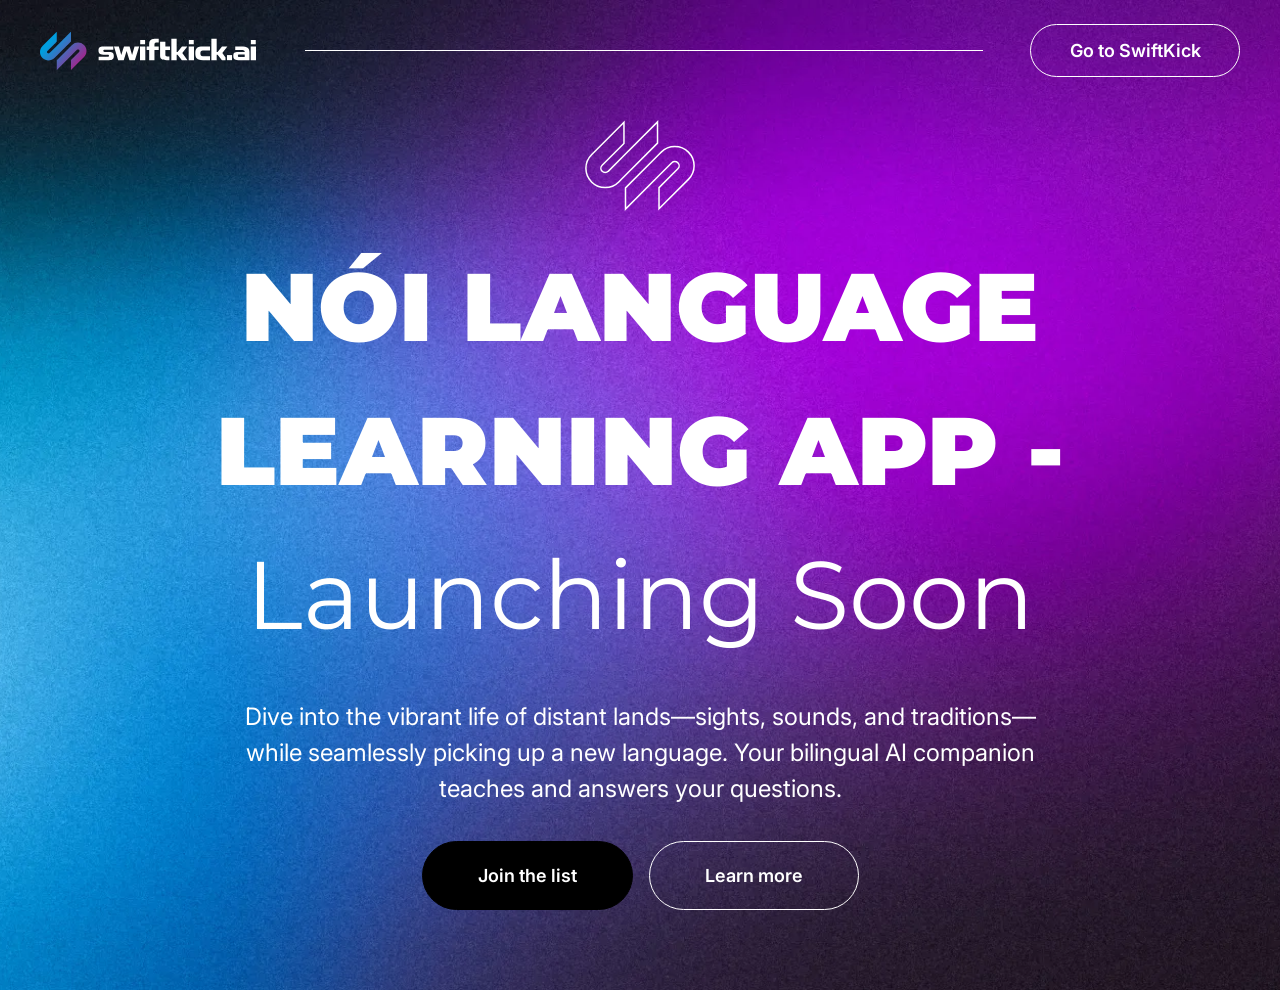
==== index.html @ 8bcb1a82 "Migrate site from Webflow to static HTML/CSS/JS for GitHub Pages - Landing page and Nòi teaser page " ====
<!DOCTYPE html>
<html lang="en">
<head>
  <meta charset="utf-8">
  <title>SwiftKick</title>
  <meta name="description" content="Futuristic AI Solution - Launching Soon">
  <meta property="og:title" content="SwiftKick">
  <meta property="og:description" content="Futuristic AI Solution - Launching Soon">
  <meta property="og:type" content="website">
  <meta name="twitter:title" content="SwiftKick">
  <meta name="twitter:description" content="Futuristic AI Solution - Launching Soon">
  <meta name="twitter:card" content="summary_large_image">
  <meta name="viewport" content="width=device-width, initial-scale=1">
  <link rel="shortcut icon" href="assets/images/favicon.png" type="image/x-icon">
  <link rel="apple-touch-icon" href="assets/images/webclip.png">
  <link rel="stylesheet" href="css/common.css">
  <link rel="stylesheet" href="css/index.css">
</head>
<body>
  <div class="page-wrapper">
    <div class="main-wrapper">
      <section class="navigation">
        <div class="ai-container-large z-index-1">
          <div class="ai-padding-global">
            <div class="nav_content">
              <div class="menu_button-wrapper" id="menuToggle">
                <div class="hamburger-icon" aria-label="Toggle menu">
                  <span></span>
                  <span></span>
                  <span></span>
                </div>
              </div>
              <a href="#" class="logo-link">
                <img src="assets/images/logo.svg" loading="eager" alt="SwiftKick.ai logo">
              </a>
              <div class="nav-line"></div>
              <a href="https://swiftkickmobile.com" target="_blank" class="button is-secondary is-small">Go to SwiftKick</a>
            </div>
          </div>
        </div>
        <div class="menu_content-mobile" id="mobileMenu">
          <a href="https://swiftkickmobile.com" target="_blank" class="button is-secondary is-mobile">Go to SwiftKick</a>
        </div>
      </section>

      <section class="section_hero">
        <div class="ai-padding-global ai-padding-section-medium">
          <div class="ai-container-small">
            <div class="hero_content">
              <img src="assets/images/hero-logo.svg" loading="eager" alt="" class="hero-logo">
              <h1 class="home_hero_heading">NÓI LANGUAGE LEARNING APP - <span class="text-span">Launching Soon</span></h1>
              <p class="hero_text">Dive into the vibrant life of distant lands—sights, sounds, and traditions—while seamlessly picking up a new language. Your bilingual AI companion teaches and answers your questions.</p>
              <div class="button-group is-hero">
                <a href="https://0eppkzy0hpf.typeform.com/to/U9YEm7bx" target="_blank" class="button">Join the list</a>
                <a href="/noi" class="button is-secondary">Learn more</a>
              </div>
            </div>
          </div>
        </div>
      </section>
    </div>
  </div>

  <script src="js/main.js"></script>
</body>
</html>
---- css/common.css ----
/* ==========================================================================
   common.css — Shared foundation for all pages
   ========================================================================== */

/* Google Fonts */
@import url('https://fonts.googleapis.com/css2?family=Inter:wght@400;600&family=Montserrat:ital,wght@0,100;0,200;0,300;0,400;0,500;0,600;0,700;0,800;0,900;1,100;1,200;1,300;1,400;1,500;1,600;1,700;1,800;1,900&family=Poppins:wght@600&family=Roboto:wght@300;400;700;900&display=swap');

/* ---------- Reset ---------- */
*,
*::before,
*::after {
  box-sizing: border-box;
}

html {
  -webkit-text-size-adjust: 100%;
  text-size-adjust: 100%;
}

body {
  margin: 0;
  padding: 0;
  -webkit-font-smoothing: antialiased;
  -moz-osx-font-smoothing: grayscale;
  font-smoothing: antialiased;
  text-rendering: optimizeLegibility;
  font-family: Roboto, sans-serif;
  font-size: 1rem;
  font-weight: 400;
  line-height: 1.5;
  color: #000;
  background-color: #fff;
}

h1, h2, h3, h4, h5, h6 {
  margin-top: 0;
  margin-bottom: 0.5rem;
  font-weight: bold;
}

p {
  margin-top: 0;
  margin-bottom: 0.625rem;
}

a {
  text-decoration: none;
  color: inherit;
}

img {
  max-width: 100%;
  display: block;
}

/* ---------- CSS Custom Properties ---------- */
:root {
  --white: white;
  --black: black;
  --brand-blue: #1bb7fa;
  --gray: #494949;
  --base-color-brand--blue: #2d62ff;
  --base-color-brand--pink: #dd23bb;
}

/* ---------- Focus state for keyboard navigation ---------- */
*[tabindex]:focus-visible,
input[type="file"]:focus-visible {
  outline: 0.125rem solid #4d65ff;
  outline-offset: 0.125rem;
}

/* ---------- Shared layout utilities ---------- */
.ai-padding-global {
  padding-left: 2.5rem;
  padding-right: 2.5rem;
}

.ai-container-small {
  width: 100%;
  max-width: 80rem;
  margin-left: auto;
  margin-right: auto;
}

.ai-padding-section-medium {
  padding-top: 5rem;
  padding-bottom: 5rem;
}

.ai-padding-bottom {
  padding-top: 0;
  padding-left: 0;
  padding-right: 0;
}

.ai-padding-small {
  padding-bottom: 1rem;
}

/* ---------- Responsive: Tablet ---------- */
@media screen and (max-width: 991px) {
  .ai-padding-section-medium {
    padding-top: 4rem;
    padding-bottom: 4rem;
  }

  .ai-padding-bottom {
    padding-top: 0;
    padding-left: 0;
    padding-right: 0;
  }
}

/* ---------- Responsive: Mobile Landscape ---------- */
@media screen and (max-width: 767px) {
  .ai-padding-global {
    padding-left: 1.5rem;
    padding-right: 1.5rem;
  }

  .ai-padding-section-medium {
    padding-top: 3rem;
    padding-bottom: 3rem;
  }

  .ai-padding-bottom {
    padding-top: 0;
    padding-left: 0;
    padding-right: 0;
  }
}

/* ---------- Responsive: Mobile Portrait ---------- */
@media screen and (max-width: 479px) {
  .ai-padding-bottom {
    padding-top: 0;
    padding-left: 0;
    padding-right: 0;
  }
}
---- css/index.css ----
/* ==========================================================================
   index.css — Landing page styles
   ========================================================================== */

/* ---------- Page structure ---------- */
.page-wrapper {
  overflow: hidden;
}

/* ---------- Navigation ---------- */
.navigation {
  z-index: 10;
  height: 101px;
  padding-top: 1.5rem;
  padding-bottom: 1.5rem;
  position: absolute;
  top: 0%;
  bottom: auto;
  left: 0%;
  right: 0%;
}

.ai-container-large {
  width: 100%;
  max-width: 1440px;
  margin-left: auto;
  margin-right: auto;
}

.z-index-1 {
  z-index: 1;
  position: relative;
}

.nav_content {
  grid-column-gap: 47px;
  justify-content: space-between;
  align-items: center;
  display: flex;
}

.logo-link {
  min-width: 218px;
}

.nav-line {
  background-color: var(--white);
  width: 100%;
  height: 0.5px;
}

.menu_button-wrapper {
  display: none;
}

.menu_content-mobile {
  display: none;
}

/* ---------- Hero section ---------- */
.section_hero {
  background-image: url("../assets/images/hero-bg.webp");
  background-position: 50%;
  background-repeat: no-repeat;
  background-size: cover;
  justify-content: center;
  align-items: center;
  width: 100vw;
  height: auto;
  min-height: 100vh;
  padding-top: 40px;
  display: flex;
  position: static;
  top: 0%;
  bottom: 0%;
  left: 0%;
  right: 0%;
}

.hero_content {
  grid-row-gap: 1.5rem;
  text-align: center;
  flex-flow: column;
  justify-content: flex-start;
  align-items: center;
  width: 100%;
  max-width: 1040px;
  height: 100%;
  display: flex;
}

.hero-logo {
  margin-left: auto;
  margin-right: auto;
}

.home_hero_heading {
  width: 100%;
  font-family: Montserrat, sans-serif;
  font-size: 96px;
  font-weight: 900;
  color: var(--white);
}

.text-span {
  font-weight: 400;
}

.hero_text {
  color: var(--white);
  max-width: 800px;
  font-family: Inter, sans-serif;
  font-size: 24px;
}

/* ---------- Buttons ---------- */
.button {
  background-color: var(--black);
  color: var(--white);
  border: 1px solid #000;
  border-radius: 5rem;
  justify-content: center;
  align-items: center;
  padding: 20px 55px;
  font-family: Inter, sans-serif;
  font-size: 18px;
  font-weight: 600;
  transition: filter 0.2s;
  display: flex;
  cursor: pointer;
  text-decoration: none;
}

.button:hover {
  box-shadow: 0 2px 40px rgba(0, 0, 0, 0.2);
}

.button.is-secondary {
  border: 1px solid var(--white);
  background-color: rgba(0, 0, 0, 0);
  transition: box-shadow 0.2s, filter 0.2s;
}

.button.is-secondary:hover {
  -webkit-backdrop-filter: blur(20px);
  backdrop-filter: blur(20px);
}

.button.is-secondary.is-small {
  text-align: center;
  min-width: 210px;
  padding: 12px 2rem;
  transition: box-shadow 0.2s, filter 0.2s;
}

.button.is-secondary.is-small:hover {
  -webkit-backdrop-filter: blur(20px);
  backdrop-filter: blur(20px);
  box-shadow: 0 2px 35px rgba(0, 0, 0, 0.2);
}

.button-group {
  grid-column-gap: 1rem;
  grid-row-gap: 1rem;
  flex-flow: row;
  justify-content: flex-start;
  align-items: center;
  display: flex;
}

.button-group.is-hero {
  justify-content: center;
}

/* ---------- Hamburger icon (CSS-only, replaces Lottie) ---------- */
.hamburger-icon {
  width: 24px;
  height: 18px;
  position: relative;
  cursor: pointer;
}

.hamburger-icon span {
  display: block;
  position: absolute;
  height: 2px;
  width: 100%;
  background: var(--white);
  border-radius: 2px;
  left: 0;
  transition: 0.25s ease-in-out;
}

.hamburger-icon span:nth-child(1) { top: 0; }
.hamburger-icon span:nth-child(2) { top: 8px; }
.hamburger-icon span:nth-child(3) { top: 16px; }

.hamburger-icon.is-open span:nth-child(1) {
  top: 8px;
  transform: rotate(45deg);
}
.hamburger-icon.is-open span:nth-child(2) {
  opacity: 0;
}
.hamburger-icon.is-open span:nth-child(3) {
  top: 8px;
  transform: rotate(-45deg);
}

/* ---------- Responsive: Tablet (max-width: 991px) ---------- */
@media screen and (max-width: 991px) {
  .button.is-secondary.is-small {
    min-width: 171px;
    font-size: 14px;
  }

  .home_hero_heading {
    font-size: 70px;
  }

  .hero_text {
    font-size: 17px;
  }

  .logo-link {
    min-width: 180px;
  }
}

/* ---------- Responsive: Mobile Landscape (max-width: 767px) ---------- */
@media screen and (max-width: 767px) {
  .button-group.is-hero {
    flex-flow: column;
    width: 100%;
  }

  .button {
    width: 100%;
    padding-top: 15px;
    padding-bottom: 15px;
  }

  .button.is-secondary.is-small {
    display: none;
  }

  .home_hero_heading {
    font-size: 48px;
  }

  .hero-logo {
    width: 66px;
  }

  .nav_content {
    position: relative;
  }

  .logo-link {
    margin-left: auto;
    margin-right: auto;
  }

  .nav-line {
    display: none;
  }

  .menu_button-wrapper {
    width: 2.4rem;
    height: 2.4rem;
    display: flex;
    justify-content: center;
    align-items: center;
    position: absolute;
    overflow: hidden;
  }

  .menu_content-mobile {
    background-color: #000;
    width: 100%;
    height: auto;
    padding: 100px 1.5rem 2rem;
    display: none;
    position: absolute;
    top: -3rem;
    bottom: auto;
    left: 0%;
    right: 0%;
    z-index: -1;
  }

  .menu_content-mobile.is-open {
    display: block;
  }

  .button.is-secondary.is-mobile {
    display: flex;
    width: 100%;
    border: 1px solid var(--white);
    background-color: rgba(0, 0, 0, 0);
    color: var(--white);
    border-radius: 5rem;
    justify-content: center;
    align-items: center;
    padding: 15px 2rem;
    font-family: Inter, sans-serif;
    font-size: 18px;
    font-weight: 600;
    text-decoration: none;
    cursor: pointer;
  }
}

/* ---------- Responsive: Mobile Portrait (max-width: 479px) ---------- */
@media screen and (max-width: 479px) {
  .home_hero_heading {
    font-size: 11cqw;
  }

  .menu_button-wrapper {
    justify-content: center;
    align-items: center;
    top: 3px;
    left: -12px;
  }
}
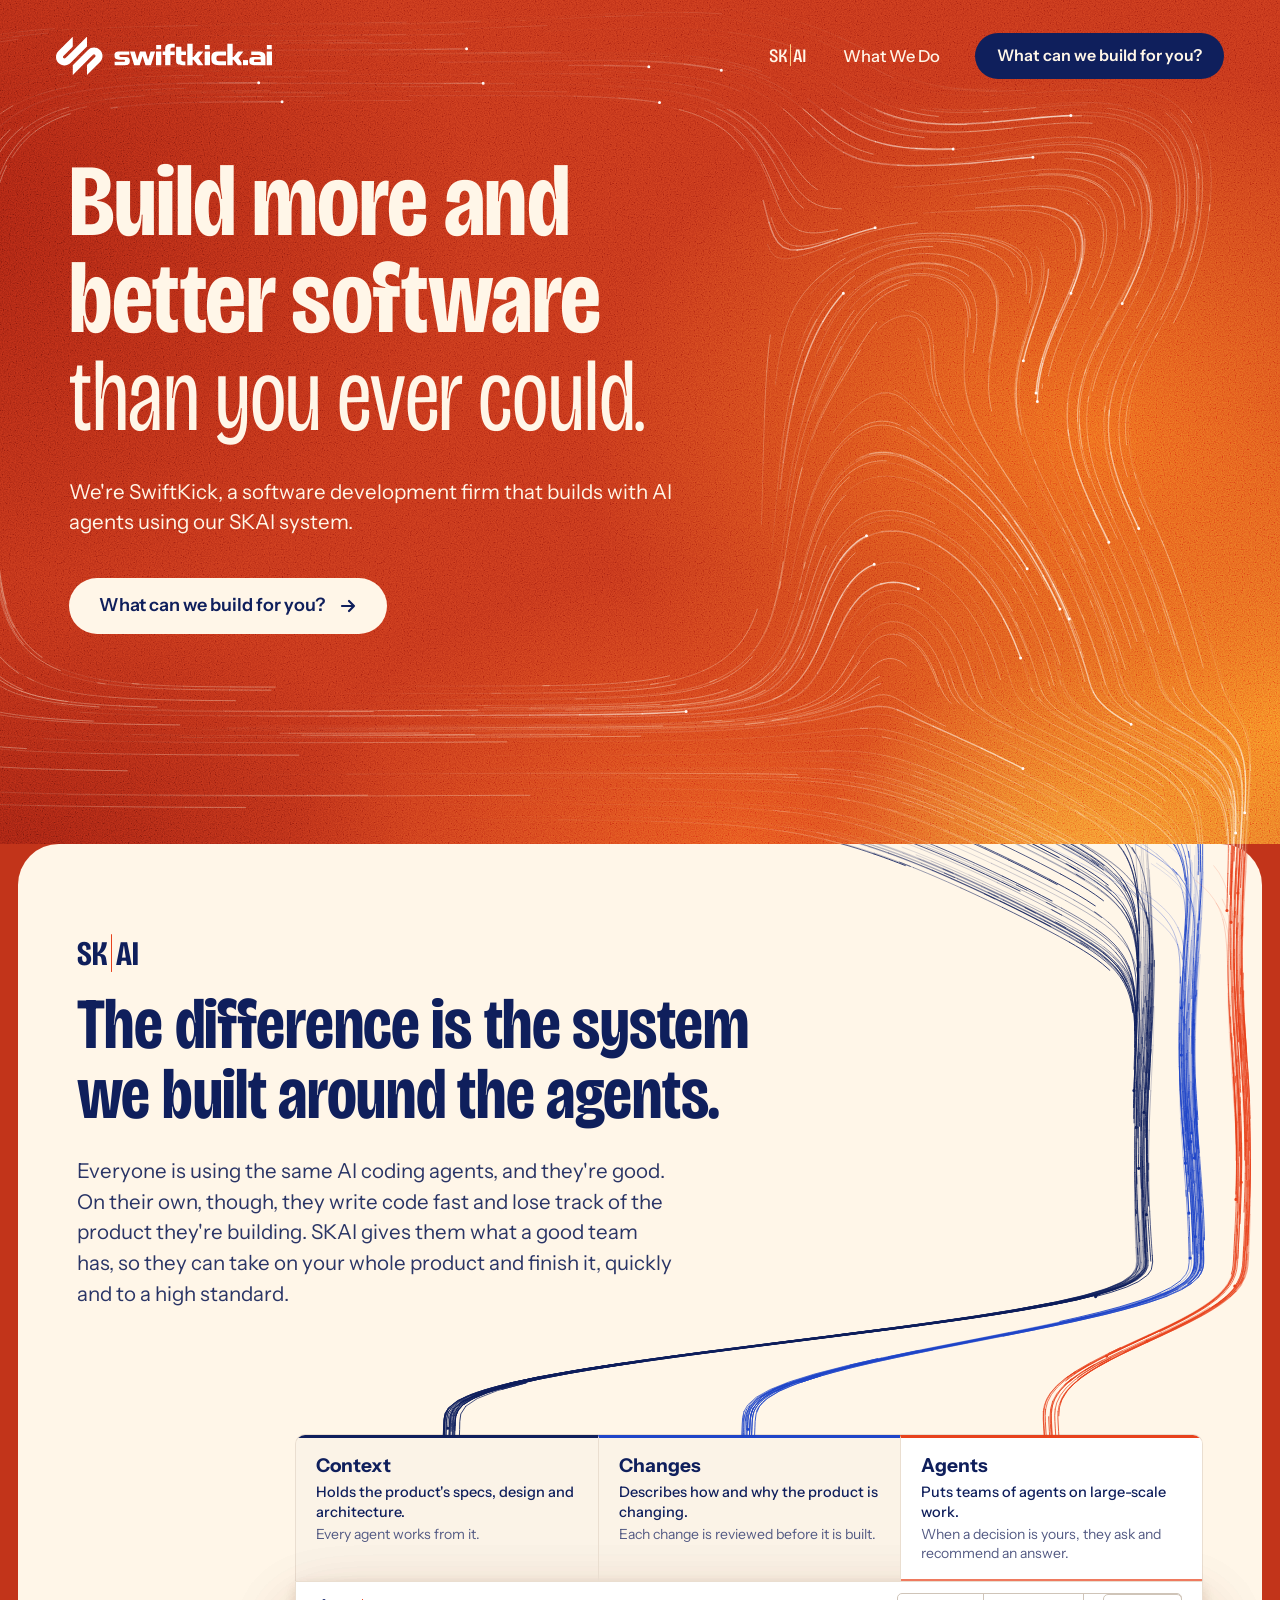
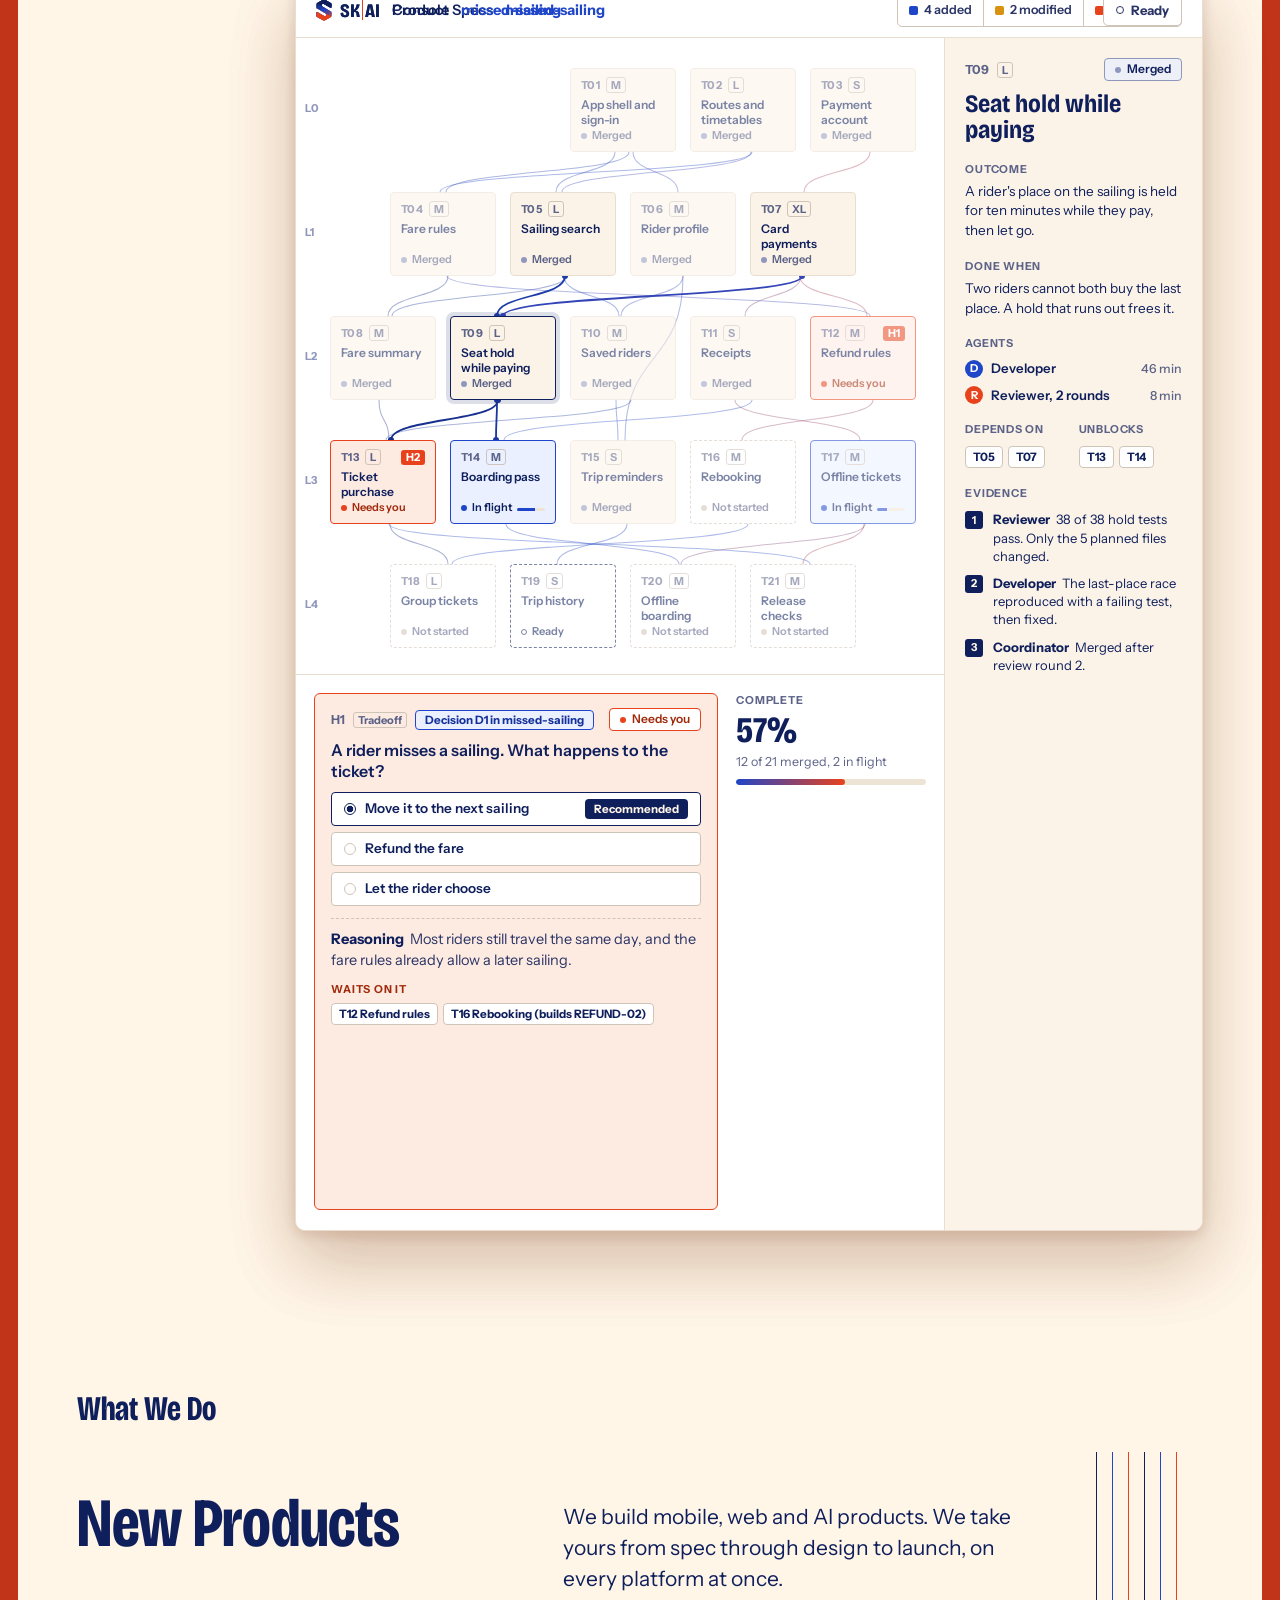
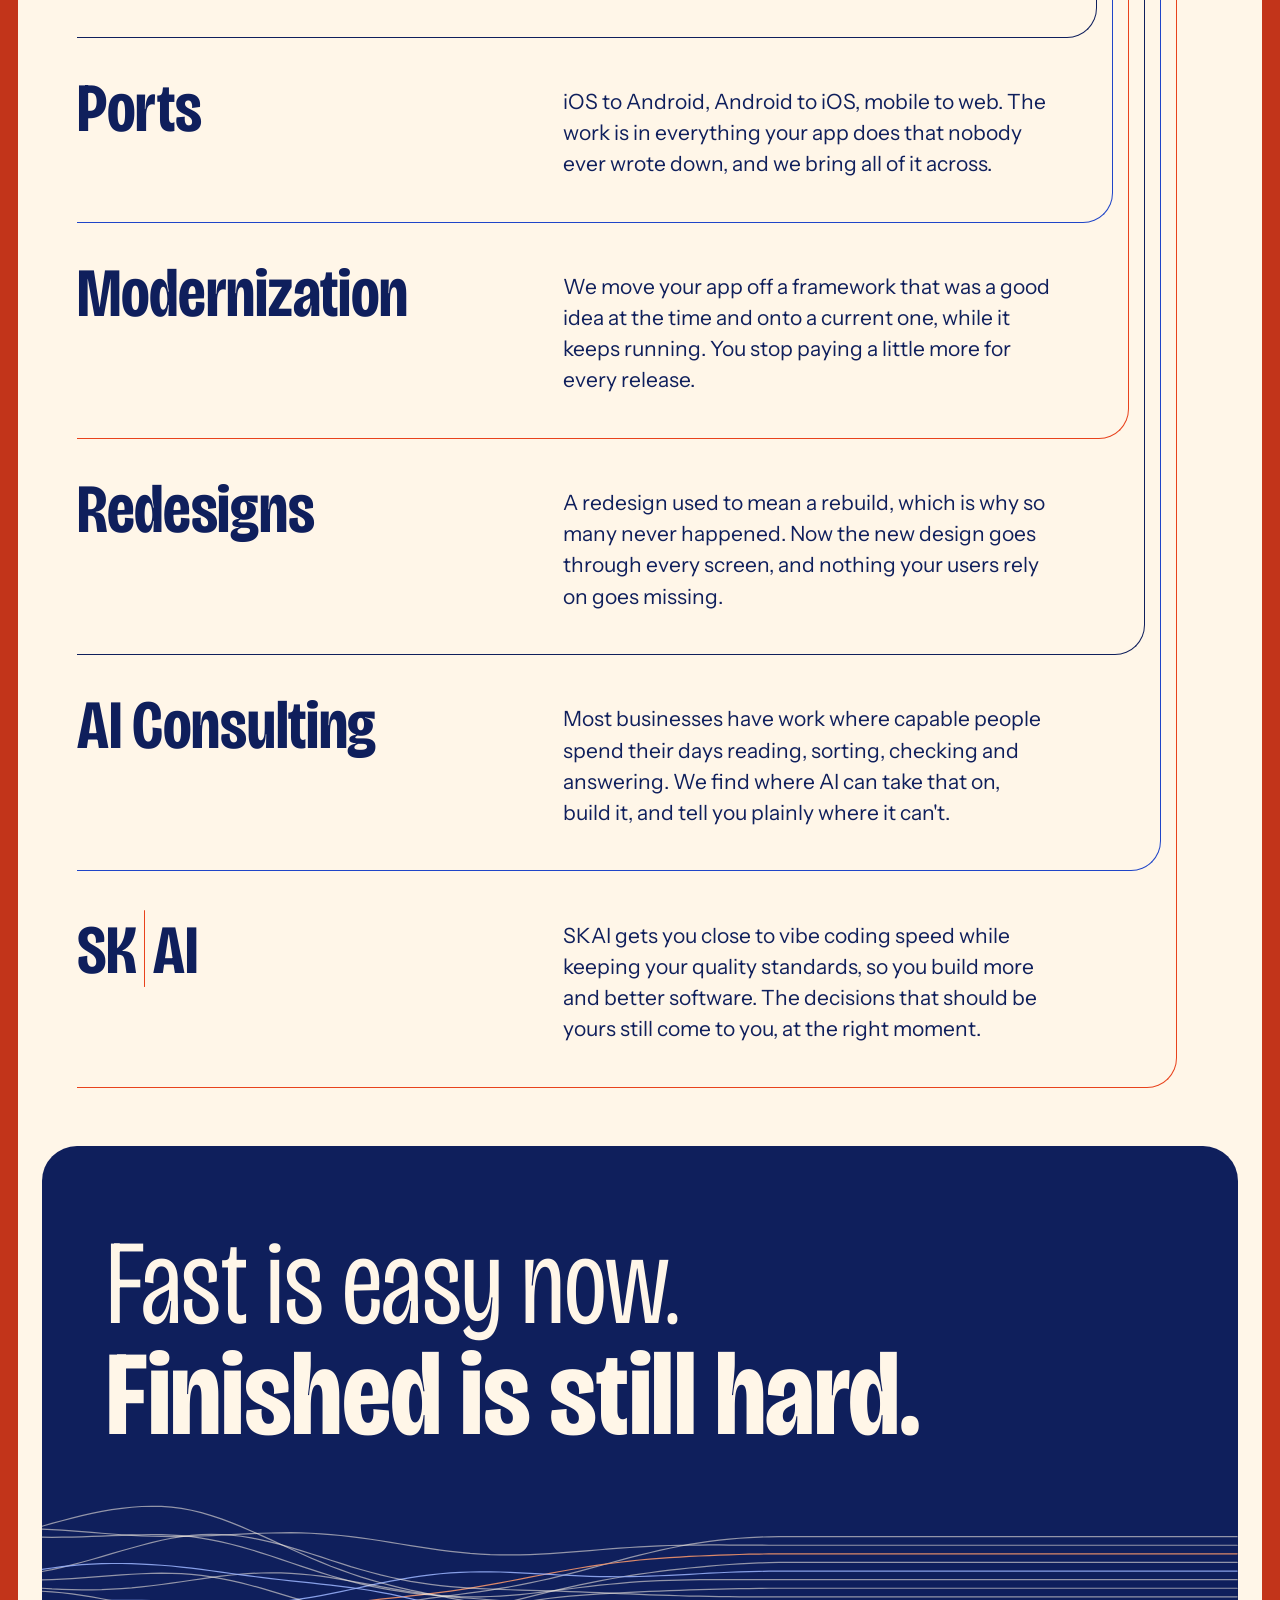
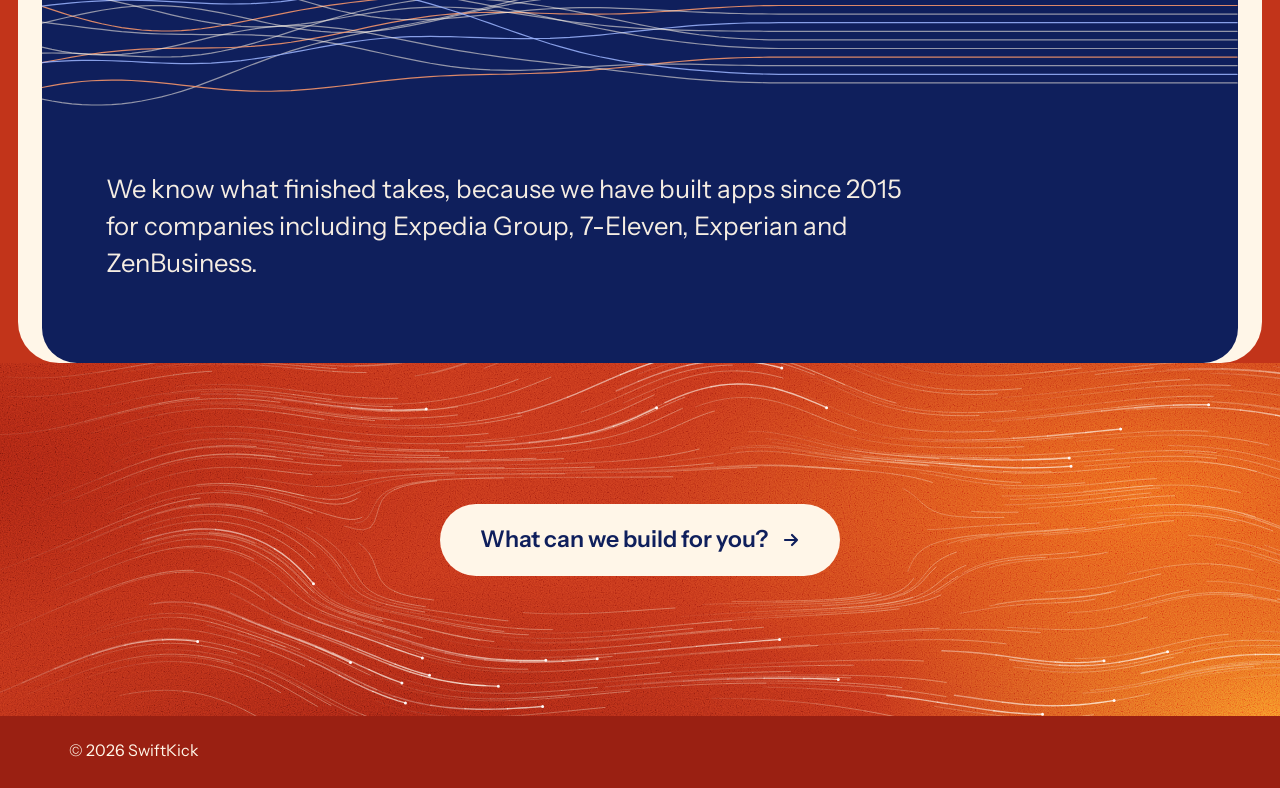
==== commit 6933d66a: "Replace the home page with the new SwiftKick home page The Nói teaser at / is replaced by a home pag" ====
--- a/index.html
+++ b/index.html
@@ -1,66 +1,340 @@
 <!DOCTYPE html>
 <html lang="en">
 <head>
-  <meta charset="utf-8">
-  <title>SwiftKick</title>
-  <meta name="description" content="Futuristic AI Solution - Launching Soon">
-  <meta property="og:title" content="SwiftKick">
-  <meta property="og:description" content="Futuristic AI Solution - Launching Soon">
-  <meta property="og:type" content="website">
-  <meta name="twitter:title" content="SwiftKick">
-  <meta name="twitter:description" content="Futuristic AI Solution - Launching Soon">
-  <meta name="twitter:card" content="summary_large_image">
-  <meta name="viewport" content="width=device-width, initial-scale=1">
-  <link rel="shortcut icon" href="assets/images/favicon.png" type="image/x-icon">
-  <link rel="apple-touch-icon" href="assets/images/webclip.png">
-  <link rel="stylesheet" href="css/common.css">
-  <link rel="stylesheet" href="css/index.css">
+<meta charset="utf-8">
+<meta name="viewport" content="width=device-width, initial-scale=1">
+<title>SwiftKick: AI-First Software Development Firm</title>
+<meta name="description" content="SwiftKick is an AI-first software development firm that builds mobile and web software with teams of AI agents using its own SKAI system, and has shipped apps since 2015.">
+<meta property="og:title" content="SwiftKick: AI-First Software Development Firm">
+<meta property="og:description" content="SwiftKick is an AI-first software development firm that builds mobile and web software with teams of AI agents using its own SKAI system, and has shipped apps since 2015.">
+<meta property="og:type" content="website">
+<meta property="og:site_name" content="SwiftKick">
+<meta property="og:url" content="https://swiftkick.ai/">
+<meta property="og:image" content="https://swiftkick.ai/assets/og-home.jpg">
+<meta property="og:image:width" content="1200">
+<meta property="og:image:height" content="630">
+<meta property="og:image:alt" content="SwiftKick. Build more and better software than you ever could.">
+<link rel="canonical" href="https://swiftkick.ai/">
+<meta name="twitter:card" content="summary_large_image">
+<meta name="twitter:image" content="https://swiftkick.ai/assets/og-home.jpg">
+<meta name="twitter:title" content="SwiftKick: AI-First Software Development Firm">
+<meta name="twitter:description" content="SwiftKick is an AI-first software development firm that builds mobile and web software with teams of AI agents using its own SKAI system, and has shipped apps since 2015.">
+<meta name="theme-color" content="#c2341a">
+<link rel="icon" href="/assets/images/favicon.png" type="image/png">
+<link rel="apple-touch-icon" href="/assets/images/webclip.png">
+<link rel="preconnect" href="https://fonts.googleapis.com">
+<link rel="preconnect" href="https://fonts.gstatic.com" crossorigin>
+<link href="https://fonts.googleapis.com/css2?family=Bricolage+Grotesque:opsz,wdth,wght@12..96,75..100,200..800&family=Instrument+Sans:wdth,wght@75..100,400..700&display=swap" rel="stylesheet">
+<link rel="stylesheet" href="css/home.css">
+<script type="application/ld+json">
+{
+ "@context": "https://schema.org",
+ "@graph": [
+  {
+   "@type": "Organization",
+   "@id": "https://swiftkick.ai/#organization",
+   "name": "SwiftKick",
+   "url": "https://swiftkick.ai/",
+   "logo": "https://swiftkick.ai/assets/swiftkickai-logo.svg",
+   "description": "We're SwiftKick, a software development firm that builds with AI agents using our SKAI system."
+  },
+  {
+   "@type": "WebSite",
+   "@id": "https://swiftkick.ai/#website",
+   "name": "SwiftKick",
+   "alternateName": "swiftkick.ai",
+   "url": "https://swiftkick.ai/",
+   "publisher": {
+    "@id": "https://swiftkick.ai/#organization"
+   }
+  }
+ ]
+}
+</script>
 </head>
 <body>
-  <div class="page-wrapper">
-    <div class="main-wrapper">
-      <section class="navigation">
-        <div class="ai-container-large z-index-1">
-          <div class="ai-padding-global">
-            <div class="nav_content">
-              <div class="menu_button-wrapper" id="menuToggle">
-                <div class="hamburger-icon" aria-label="Toggle menu">
-                  <span></span>
-                  <span></span>
-                  <span></span>
-                </div>
+<a class="skip" href="#main">Skip to content</a>
+
+<svg width="0" height="0" style="position:absolute" aria-hidden="true" focusable="false">
+  <defs>
+    <path id="ho" d="M 600.000 115.470 L 600.000 115.470 C 617.554 115.470 634.798 120.091 650.000 128.868 L 910.000 278.979 C 943.000 298.000 955.000 318.000 955.000 357.000 L 955.000 422.000 C 955.000 507.000 930.000 521.466 870.000 486.825 L 593.253 327.045 C 561.444 308.680 520.769 319.578 502.404 351.388 C 484.039 383.197 494.937 423.872 526.747 442.237 L 910.000 663.509 C 943.000 682.561 955.000 702.500 955.000 741.500 L 955.000 843.000 C 955.000 882.000 943.000 902.000 910.000 921.021 L 650.000 1071.132 L 650.000 1071.132 C 634.798 1079.909 617.554 1084.530 600.000 1084.530 L 600.000 1084.530 C 582.446 1084.530 565.202 1079.909 550.000 1071.132 L 290.000 921.021 C 257.000 902.000 245.000 882.000 245.000 843.000 L 245.000 778.000 C 245.000 693.000 270.000 678.534 330.000 713.175 L 606.747 872.955 C 638.556 891.320 679.231 880.422 697.596 848.612 C 715.961 816.803 705.063 776.128 673.253 757.763 L 290.000 536.491 C 257.000 517.439 245.000 497.500 245.000 458.500 L 245.000 357.000 C 245.000 318.000 257.000 298.000 290.000 278.979 L 550.000 128.868 L 550.000 128.868 C 565.202 120.091 582.446 115.470 600.000 115.470 Z"/><path id="co" d="M 0.000 0.000 L 1200.000 0.000 L 1200.000 830.940 L 526.747 442.237 L 320.000 322.872 C 290.000 310.000 285.000 290.000 290.000 279.000 L 0.000 0.000 Z"/>
+    <clipPath id="sil"><use href="#ho"/></clipPath>
+    <clipPath id="uf"><use href="#co"/></clipPath>
+    <clipPath id="lf"><use href="#co" transform="rotate(180 600 600)"/></clipPath>
+    <linearGradient id="skai-body" x1="220" y1="200" x2="960" y2="1100" gradientUnits="userSpaceOnUse"><stop offset="0" stop-color="#0f1f5c"/><stop offset="0.48" stop-color="#1f45c8"/><stop offset="1" stop-color="#e8421c"/></linearGradient>
+    <g id="skai-mark" clip-path="url(#sil)"><rect width="1200" height="1200" fill="url(#skai-body)"/><g clip-path="url(#uf)"><rect width="1200" height="1200" fill="#0f1f5c"/></g><g clip-path="url(#lf)"><rect width="1200" height="1200" fill="#e8421c"/></g></g>
+  </defs>
+</svg>
+
+<header class="top">
+  <a class="logo" href="#top"><img src="assets/swiftkickai-logo.svg" width="218" height="38" alt="swiftkick.ai"></a>
+  <nav class="links" aria-label="Sections">
+    <a href="#skai"><span class="skn"><span class="vh">SKAI</span><span aria-hidden="true"><b>SK</b><span class="nsep"></span><i>AI</i></span></span></a><a href="#what">What We Do</a>
+  </nav>
+  <a class="btn btn-nav" href="mailto:hello@swiftkick.ai?subject=What%20we%20want%20built">What can we build for you?</a>
+  <button class="menu-btn" type="button" aria-label="Menu" aria-expanded="false" aria-controls="menu"><svg viewBox="0 0 20 20" fill="none" stroke="currentColor" stroke-width="1.8" stroke-linecap="round" aria-hidden="true"><path d="M3 7h14M3 13h14"/></svg></button>
+  <nav class="menu" id="menu" aria-label="Menu" hidden>
+    <a href="#skai"><span class="skn"><span class="vh">SKAI</span><span aria-hidden="true"><b>SK</b><span class="nsep"></span><i>AI</i></span></span></a><a href="#what">What We Do</a>
+    <a class="btn" href="mailto:hello@swiftkick.ai?subject=What%20we%20want%20built">What can we build for you? <svg class="arr" viewBox="0 0 18 18" fill="none" stroke="currentColor" stroke-width="2.2" stroke-linecap="round" stroke-linejoin="round" aria-hidden="true"><path d="M3 9h12M10 4l5 5-5 5"/></svg></a>
+  </nav>
+</header>
+
+<main id="main">
+  <canvas id="field" class="field" aria-hidden="true"></canvas>
+
+  <section class="hero" id="top" aria-labelledby="h-hero">
+    <div class="sky" aria-hidden="true"></div>
+    <div class="grain" aria-hidden="true"></div>
+    <div class="hero-text" id="heroText">
+      <h1 id="h-hero">Build more and<br>better software<br><span class="l">than you ever could.</span></h1>
+      <p class="sub">We're SwiftKick, a software development firm that builds with AI agents using our SKAI system.</p>
+      <div class="cta">
+        <a class="btn" href="mailto:hello@swiftkick.ai?subject=What%20we%20want%20built">What can we build for you? <svg class="arr" viewBox="0 0 18 18" fill="none" stroke="currentColor" stroke-width="2.2" stroke-linecap="round" stroke-linejoin="round" aria-hidden="true"><path d="M3 9h12M10 4l5 5-5 5"/></svg></a>
+      </div>
+    </div>
+  </section>
+
+  <div class="sheet">
+    <section class="skai" id="skai" aria-labelledby="h-skai">
+      <div class="skai-intro">
+        <p class="seclabel"><span class="skn"><span class="vh">SKAI</span><span aria-hidden="true"><b>SK</b><span class="nsep"></span><i>AI</i></span></span></p>
+        <h2 id="h-skai">The difference is the system we built around the agents.</h2>
+        <p>Everyone is using the same AI coding agents, and they're good. On their own, though, they write code fast and lose track of the product they're building. SKAI gives them what a good team has, so they can take on your whole product and finish it, quickly and to a high standard.</p>
+      </div>
+      <div class="tabs" id="tabs">
+        <a class="tab t1 on" href="#view-context" id="tab-context"><b>Context</b><span class="tw">Holds the product's specs, design and architecture.</span><span class="tl">Every agent works from it.</span></a>
+        <a class="tab t2" href="#view-change" id="tab-change"><b>Changes</b><span class="tw">Describes how and why the product is changing.</span><span class="tl">Each change is reviewed before it is built.</span></a>
+        <a class="tab t3" href="#view-agents" id="tab-agents"><b>Agents</b><span class="tw">Puts teams of agents on large-scale work.</span><span class="tl">When a decision is yours, they ask and recommend an answer.</span></a>
+      </div>
+      <div class="view v-context on" id="view-context">
+        <div class="part">
+          <h3>Context</h3>
+          <p class="tw">Holds the product's specs, design and architecture.</p>
+          <p class="tl">Every agent works from it.</p>
+        </div>
+        <figure class="card scr" aria-label="A SKAI screen, shown with a made-up project">
+            <div class="barwrap"><div class="rv-bar"><span class="sk"><svg class="skm" viewBox="235 105 730 990" aria-hidden="true"><use href="#skai-mark"/></svg><span class="skn"><span class="vh">SKAI</span><span aria-hidden="true"><b>SK</b><span class="nsep"></span><i>AI</i></span></span></span><span class="pg">Product Specs</span><span class="chg">missed-sailing</span></div><div class="rv-tools"><span class="fl" data-filter="kind" role="group" aria-label="Filter by change"><button type="button" class="flt" data-k="add" aria-pressed="false"><i class="mk add"></i>4 added</button><button type="button" class="flt" data-k="mod" aria-pressed="false"><i class="mk mod"></i>2 modified</button><button type="button" class="flt" data-k="rem" aria-pressed="false"><i class="mk rem"></i>1 removed</button></span></div></div>
+            <div class="rv-body">
+              <div class="rv-side">
+                <div class="rv-req"><span class="pill">1 open, 2 resolved</span><p>Say what happens to a ticket when its rider misses the sailing.</p></div>
+                <div class="lab">Documents</div>
+                <ul class="rv-docs">
+                  <li><i class="mk mod"></i>tickets/refunds<em>3 changed</em></li>
+                  <li><i class="mk add"></i>tickets/rebooking<em>new</em></li>
+                  <li><i class="mk mod"></i>glossary<em>1 changed</em></li>
+                </ul>
+                <div class="lab labrow">Discussion<span class="fl" data-filter="state" role="group" aria-label="Filter by state"><button type="button" class="flt" data-k="open" aria-pressed="false">1 open</button><button type="button" class="flt" data-k="res" aria-pressed="false">2 resolved</button></span></div>
+                <ul class="rv-disc">
+                  <li class="open"><b>D1</b><span class="tag">Tradeoff</span><span class="tt">Move the ticket, or refund it?</span><em>Open</em></li>
+                  <li><b>D2</b><span class="tag">Proposal</span><span class="tt">Moves stay within the same day</span><em>Resolved</em></li>
+                  <li><b>D3</b><span class="tag">Question</span><span class="tt">Who may ask for a refund?</span><em>Resolved</em></li>
+                </ul>
               </div>
-              <a href="#" class="logo-link">
-                <img src="assets/images/logo.svg" loading="eager" alt="SwiftKick.ai logo">
-              </a>
-              <div class="nav-line"></div>
-              <a href="https://swiftkickmobile.com" target="_blank" class="button is-secondary is-small">Go to SwiftKick</a>
-            </div>
-          </div>
+              <div class="rv-main">
+                <div class="rv-file"><i class="mk mod"></i>tickets/refunds</div>
+                <p class="why"><b>Why</b> Missing a sailing used to void the ticket. Decision D1 changes what a missed ticket is worth.</p>
+                <div class="item">
+                  <div class="item-h"><i class="mk mod"></i><b>REFUND-02</b><span>A ticket for a missed sailing</span></div>
+                  <ol class="rules">
+                    <li><span class="no"><i class="mk mod"></i>01</span><span><del>A ticket is void once its sailing departs.</del> <ins>A ticket for a missed <u>sailing</u> moves to the next sailing with room, the same day.</ins><sup>1</sup></span></li>
+                    <li><span class="no"><i class="mk add"></i>02</span><span><ins>If no later sailing has room that day, the rider may ask for a refund of the <u>fare</u>.</ins></span></li>
+                    <li><span class="no"><i class="mk"></i>03</span><span>A refund goes back to the card that paid.</span></li>
+                  </ol>
+                  <p class="why"><b>Why</b> Most riders who miss a boat still travel that day. This follows decision D1, using the answer the agents recommend.</p>
+                  <p class="fn"><b>1</b> Decision D1 is still open. This rule assumes the recommended answer and will change if you choose another.</p>
+                </div>
+                <div class="item">
+                  <div class="item-h"><i class="mk add"></i><b>REFUND-05</b><span>Refund window</span></div>
+                  <ol class="rules">
+                    <li><span class="no"><i class="mk add"></i>01</span><span><ins>A rider may ask for a refund until one hour before the sailing.</ins></span></li>
+                  </ol>
+                  <p class="why"><b>Why</b> The app in the stores already works this way. This was taken from the existing code.</p>
+                </div>
+                <div class="same"><span><i class="mk"></i>REFUND-01</span><span><i class="mk"></i>REFUND-03</span><span><i class="mk rem"></i><del>REFUND-04</del></span></div>
+                <div class="rv-file second"><i class="mk add"></i>tickets/rebooking</div>
+                <p class="why"><b>Why</b> Moving a ticket to another sailing is new, so it needs rules of its own.</p>
+                <div class="item">
+                  <div class="item-h"><i class="mk add"></i><b>REBOOK-01</b><span>Moving a ticket to another sailing</span></div>
+                  <ol class="rules">
+                    <li><span class="no"><i class="mk add"></i>01</span><span><ins>A moved ticket keeps its riders, its vehicle and its <u>fare</u>.</ins></span></li>
+                    <li><span class="no"><i class="mk add"></i>02</span><span><ins>A ticket can be moved once. If the rider misses that sailing too, REFUND-02.02 applies.</ins></span></li>
+                  </ol>
+                  <p class="why"><b>Why</b> One move covers a late arrival without letting a ticket stay open for days. This follows decision D2.</p>
+                </div>
+              </div>
+            </div>
+        </figure>
+      </div>
+      <div class="view v-change" id="view-change">
+        <div class="part">
+          <h3>Changes</h3>
+          <p class="tw">Describes how and why the product is changing.</p>
+          <p class="tl">Each change is reviewed before it is built.</p>
         </div>
-        <div class="menu_content-mobile" id="mobileMenu">
-          <a href="https://swiftkickmobile.com" target="_blank" class="button is-secondary is-mobile">Go to SwiftKick</a>
+        <figure class="card scr" aria-label="A SKAI screen, shown with a made-up project">
+            <div class="barwrap"><div class="rv-bar"><span class="sk"><svg class="skm" viewBox="235 105 730 990" aria-hidden="true"><use href="#skai-mark"/></svg><span class="skn"><span class="vh">SKAI</span><span aria-hidden="true"><b>SK</b><span class="nsep"></span><i>AI</i></span></span></span><span class="pg">UI Map</span><span class="chg">missed-sailing</span></div><div class="rv-tools"><span class="sts" role="group" aria-label="View"><button type="button" class="mtab" data-v="map" aria-pressed="true">Map</button><button type="button" class="mtab" data-v="review" aria-pressed="false">Review</button></span><button type="button" class="tog chg" aria-pressed="true">3 Changes</button></div></div>
+            <div class="mapv">
+              <div class="mp-canvas"><div class="mp-leg"><span class="fl" data-filter="dom" role="group" aria-label="Filter by domain"><button type="button" class="flt" data-k="a" aria-pressed="false"><i class="dsq d-a"></i>1 App</button><button type="button" class="flt" data-k="s" aria-pressed="false"><i class="dsq d-s"></i>3 Sailings</button><button type="button" class="flt" data-k="t" aria-pressed="false"><i class="dsq d-t"></i>4 Tickets</button><button type="button" class="flt" data-k="c" aria-pressed="false"><i class="dsq d-c"></i>2 Account</button></span></div><svg class="mp-full" viewBox="0 0 600 432" fill="none" stroke-linecap="round" aria-hidden="true"><rect x="22" y="112" width="556" height="70" rx="6" fill="rgba(255,255,255,.45)" stroke="#cfc4b8" stroke-width="1" stroke-dasharray="3 4"/><rect x="20" y="228" width="160" height="70" rx="6" fill="rgba(255,255,255,.45)" stroke="#cfc4b8" stroke-width="1" stroke-dasharray="3 4"/><rect x="230" y="228" width="140" height="70" rx="6" fill="rgba(255,255,255,.45)" stroke="#cfc4b8" stroke-width="1" stroke-dasharray="3 4"/><rect x="420" y="228" width="160" height="70" rx="6" fill="rgba(255,255,255,.45)" stroke="#cfc4b8" stroke-width="1" stroke-dasharray="3 4"/><rect x="20" y="346" width="160" height="70" rx="6" fill="rgba(255,255,255,.45)" stroke="#cfc4b8" stroke-width="1" stroke-dasharray="3 4"/><rect x="204" y="346" width="332" height="70" rx="6" fill="rgba(255,255,255,.45)" stroke="#cfc4b8" stroke-width="1" stroke-dasharray="3 4"/><path d="M300 60 C300 95.2 300 88.8 300 124" stroke="rgba(15,31,92,.3)" stroke-width="1.05"/><rect x="282.0" y="76.5" width="36" height="19" rx="3" fill="#eee4d6"/><text x="300.0" y="90.2" text-anchor="middle" font-size="12" font-weight="700" letter-spacing=".4" fill="#5d6388" font-family="Instrument Sans,sans-serif">TAB</text><path d="M100 170 C100 208.5 100 201.5 100 240" stroke="rgba(15,31,92,.3)" stroke-width="1.05"/><rect x="81.0" y="195.5" width="38" height="19" rx="3" fill="#eee4d6"/><text x="100.0" y="209.2" text-anchor="middle" font-size="12" font-weight="700" letter-spacing=".4" fill="#5d6388" font-family="Instrument Sans,sans-serif">NAV</text><path d="M300 170 C300 208.5 300 201.5 300 240" stroke="#1f45c8" stroke-width="1.8"/><rect x="281.0" y="195.5" width="38" height="19" rx="3" fill="#eee4d6"/><text x="300.0" y="209.2" text-anchor="middle" font-size="12" font-weight="700" letter-spacing=".4" fill="#5d6388" font-family="Instrument Sans,sans-serif">NAV</text><path d="M500 170 C500 208.5 500 201.5 500 240" stroke="rgba(15,31,92,.3)" stroke-width="1.05"/><rect x="481.0" y="195.5" width="38" height="19" rx="3" fill="#eee4d6"/><text x="500.0" y="209.2" text-anchor="middle" font-size="12" font-weight="700" letter-spacing=".4" fill="#5d6388" font-family="Instrument Sans,sans-serif">NAV</text><path d="M100 286 C100 325.6 100 318.4 100 358" stroke="rgba(15,31,92,.3)" stroke-width="1.05"/><rect x="73.0" y="312.5" width="54" height="19" rx="3" fill="#eee4d6"/><text x="100.0" y="326.2" text-anchor="middle" font-size="12" font-weight="700" letter-spacing=".4" fill="#5d6388" font-family="Instrument Sans,sans-serif">MODAL</text><path d="M300 286 C300 325.6 446 318.4 446 358" stroke="#1f45c8" stroke-width="1.8"/><rect x="346.0" y="312.5" width="54" height="19" rx="3" fill="#eee4d6"/><text x="373.0" y="326.2" text-anchor="middle" font-size="12" font-weight="700" letter-spacing=".4" fill="#5d6388" font-family="Instrument Sans,sans-serif">MODAL</text><g class="mc cd-a dimc"><rect class="" x="240" y="14" width="120" height="46" rx="4" fill="#fff" stroke="#eaded0" stroke-width="1"/><rect x="247" y="21" width="8" height="8" rx="2" fill="#8f97bd"/><text x="300" y="43.5" text-anchor="middle" font-size="12" font-weight="600" fill="#0f1f5c" font-family="Instrument Sans,sans-serif">App</text></g><g class="mc cd-s dimc"><rect class="" x="40" y="124" width="120" height="46" rx="4" fill="#fff" stroke="#eaded0" stroke-width="1"/><rect x="47" y="131" width="8" height="8" rx="2" fill="#1f45c8"/><text x="100" y="153.5" text-anchor="middle" font-size="12" font-weight="600" fill="#0f1f5c" font-family="Instrument Sans,sans-serif">Sailings</text></g><g class="mc cd-t"><rect class="chgd" x="240" y="124" width="120" height="46" rx="4" fill="#fff" stroke="#1f45c8" stroke-width="1.2"/><rect x="247" y="131" width="8" height="8" rx="2" fill="#e8421c"/><text x="300" y="153.5" text-anchor="middle" font-size="12" font-weight="600" fill="#0f1f5c" font-family="Instrument Sans,sans-serif">Tickets</text><g class="bdg"><path d="M344 170.6 L356 170.6 A4.6 4.6 0 0 0 360.6 166 L360.6 154 L348 154 A4 4 0 0 0 344 158 Z" fill="#1f45c8"/><path d="M348.7 165.4 l3.6 -6.4 l3.6 6.4 z" stroke="#fff" stroke-width="1.3" stroke-linejoin="round" fill="none"/></g></g><g class="mc cd-c dimc"><rect class="" x="440" y="124" width="120" height="46" rx="4" fill="#fff" stroke="#eaded0" stroke-width="1"/><rect x="447" y="131" width="8" height="8" rx="2" fill="#d9920f"/><text x="500" y="153.5" text-anchor="middle" font-size="12" font-weight="600" fill="#0f1f5c" font-family="Instrument Sans,sans-serif">Account</text></g><g class="mc cd-s dimc"><rect class="" x="30" y="240" width="140" height="46" rx="4" fill="#fff" stroke="#eaded0" stroke-width="1"/><rect x="37" y="247" width="8" height="8" rx="2" fill="#1f45c8"/><text x="100" y="269.5" text-anchor="middle" font-size="12" font-weight="600" fill="#0f1f5c" font-family="Instrument Sans,sans-serif">Sailing detail</text></g><g class="mc cd-t selc"><rect x="237.2" y="237.2" width="125.6" height="51.6" rx="6.8" stroke="rgba(31,69,200,.16)" stroke-width="4"/><rect class="chgd" x="240" y="240" width="120" height="46" rx="4" fill="#fff" stroke="#1f45c8" stroke-width="1.6"/><rect x="247" y="247" width="8" height="8" rx="2" fill="#e8421c"/><text x="300" y="269.5" text-anchor="middle" font-size="12" font-weight="600" fill="#0f1f5c" font-family="Instrument Sans,sans-serif">Ticket</text><path d="M344 246 h6 l2.5 2.5 v7.5 h-8.5 z M346 250.5 h4.5 M346 253 h4.5" stroke="#9aa0b8" stroke-width="1.1" stroke-linejoin="round" fill="none"/><g class="bdg"><path d="M344 286.8 L356 286.8 A4.8 4.8 0 0 0 360.8 282 L360.8 270 L348 270 A4 4 0 0 0 344 274 Z" fill="#1f45c8"/><path d="M348.7 281.4 l3.6 -6.4 l3.6 6.4 z" stroke="#fff" stroke-width="1.3" stroke-linejoin="round" fill="none"/></g></g><g class="mc cd-c dimc"><rect class="" x="430" y="240" width="140" height="46" rx="4" fill="#fff" stroke="#eaded0" stroke-width="1"/><rect x="437" y="247" width="8" height="8" rx="2" fill="#d9920f"/><text x="500" y="269.5" text-anchor="middle" font-size="12" font-weight="600" fill="#0f1f5c" font-family="Instrument Sans,sans-serif">Payment cards</text></g><g class="mc cd-s dimc"><rect class="" x="30" y="358" width="140" height="46" rx="4" fill="#fff" stroke="#eaded0" stroke-width="1"/><rect x="37" y="365" width="8" height="8" rx="2" fill="#1f45c8"/><text x="100" y="387.5" text-anchor="middle" font-size="12" font-weight="600" fill="#0f1f5c" font-family="Instrument Sans,sans-serif">Buy a ticket</text><path d="M153 367 h10 v6.5 h-10 z M155.5 367 v-2 h5 v2" stroke="#9aa0b8" stroke-width="1.1" stroke-linejoin="round" fill="none"/></g><g class="mc cd-t dimc"><rect class="" x="214" y="358" width="140" height="46" rx="4" fill="#fff" stroke="#eaded0" stroke-width="1"/><rect x="221" y="365" width="8" height="8" rx="2" fill="#e8421c"/><text x="284" y="387.5" text-anchor="middle" font-size="12" font-weight="600" fill="#0f1f5c" font-family="Instrument Sans,sans-serif">Boarding pass</text><path d="M337 367 h10 v6.5 h-10 z M339.5 367 v-2 h5 v2" stroke="#9aa0b8" stroke-width="1.1" stroke-linejoin="round" fill="none"/></g><g class="mc cd-t"><rect class="chgd" x="366" y="358" width="160" height="46" rx="4" fill="#fff" stroke="#1f45c8" stroke-width="1.2"/><rect x="373" y="365" width="8" height="8" rx="2" fill="#e8421c"/><text x="446" y="387.5" text-anchor="middle" font-size="12" font-weight="600" fill="#0f1f5c" font-family="Instrument Sans,sans-serif">Ask for a refund</text><path d="M509 367 h10 v6.5 h-10 z M511.5 367 v-2 h5 v2" stroke="#9aa0b8" stroke-width="1.1" stroke-linejoin="round" fill="none"/><g class="bdg"><path d="M510 404.6 L522 404.6 A4.6 4.6 0 0 0 526.6 400 L526.6 388 L514 388 A4 4 0 0 0 510 392 Z" fill="#1f45c8"/><path d="M514.6999999999999 399.4 l3.6 -6.4 l3.6 6.4 z" stroke="#fff" stroke-width="1.3" stroke-linejoin="round" fill="none"/></g></g></svg><svg class="mp-crop" viewBox="0 0 320 414" fill="none" stroke-linecap="round" aria-hidden="true"><rect x="-60" y="100" width="440" height="70" rx="6" fill="rgba(255,255,255,.45)" stroke="#cfc4b8" stroke-width="1" stroke-dasharray="3 4"/><rect x="88" y="216" width="144" height="70" rx="6" fill="rgba(255,255,255,.45)" stroke="#cfc4b8" stroke-width="1" stroke-dasharray="3 4"/><rect x="2" y="332" width="316" height="70" rx="6" fill="rgba(255,255,255,.45)" stroke="#cfc4b8" stroke-width="1" stroke-dasharray="3 4"/><path d="M160 56 C160 86.8 160 81.2 160 112" stroke="rgba(15,31,92,.3)" stroke-width="1.05"/><rect x="142.0" y="68.5" width="36" height="19" rx="3" fill="#eee4d6"/><text x="160.0" y="82.2" text-anchor="middle" font-size="12" font-weight="700" letter-spacing=".4" fill="#5d6388" font-family="Instrument Sans,sans-serif">TAB</text><path d="M160 158 C160 196.5 160 189.5 160 228" stroke="#1f45c8" stroke-width="1.8"/><rect x="141.0" y="183.5" width="38" height="19" rx="3" fill="#eee4d6"/><text x="160.0" y="197.2" text-anchor="middle" font-size="12" font-weight="700" letter-spacing=".4" fill="#5d6388" font-family="Instrument Sans,sans-serif">NAV</text><path d="M160 274 C160 312.5 236 305.5 236 344" stroke="#1f45c8" stroke-width="1.8"/><rect x="171.0" y="299.5" width="54" height="19" rx="3" fill="#eee4d6"/><text x="198.0" y="313.2" text-anchor="middle" font-size="12" font-weight="700" letter-spacing=".4" fill="#5d6388" font-family="Instrument Sans,sans-serif">MODAL</text><g class="mc cd-a dimc"><rect class="" x="100" y="10" width="120" height="46" rx="4" fill="#fff" stroke="#eaded0" stroke-width="1"/><rect x="107" y="17" width="8" height="8" rx="2" fill="#8f97bd"/><text x="160" y="39.5" text-anchor="middle" font-size="12" font-weight="600" fill="#0f1f5c" font-family="Instrument Sans,sans-serif">App</text></g><g class="mc cd-s dimc"><rect class="" x="-52" y="112" width="120" height="46" rx="4" fill="#fff" stroke="#eaded0" stroke-width="1"/><rect x="-45" y="119" width="8" height="8" rx="2" fill="#1f45c8"/><text x="8" y="141.5" text-anchor="middle" font-size="12" font-weight="600" fill="#0f1f5c" font-family="Instrument Sans,sans-serif">Sailings</text></g><g class="mc cd-t"><rect class="chgd" x="100" y="112" width="120" height="46" rx="4" fill="#fff" stroke="#1f45c8" stroke-width="1.2"/><rect x="107" y="119" width="8" height="8" rx="2" fill="#e8421c"/><text x="160" y="141.5" text-anchor="middle" font-size="12" font-weight="600" fill="#0f1f5c" font-family="Instrument Sans,sans-serif">Tickets</text><g class="bdg"><path d="M204 158.6 L216 158.6 A4.6 4.6 0 0 0 220.6 154 L220.6 142 L208 142 A4 4 0 0 0 204 146 Z" fill="#1f45c8"/><path d="M208.70000000000002 153.4 l3.6 -6.4 l3.6 6.4 z" stroke="#fff" stroke-width="1.3" stroke-linejoin="round" fill="none"/></g></g><g class="mc cd-c dimc"><rect class="" x="252" y="112" width="120" height="46" rx="4" fill="#fff" stroke="#eaded0" stroke-width="1"/><rect x="259" y="119" width="8" height="8" rx="2" fill="#d9920f"/><text x="312" y="141.5" text-anchor="middle" font-size="12" font-weight="600" fill="#0f1f5c" font-family="Instrument Sans,sans-serif">Account</text></g><g class="mc cd-t selc"><rect x="97.2" y="225.2" width="125.6" height="51.6" rx="6.8" stroke="rgba(31,69,200,.16)" stroke-width="4"/><rect class="chgd" x="100" y="228" width="120" height="46" rx="4" fill="#fff" stroke="#1f45c8" stroke-width="1.6"/><rect x="107" y="235" width="8" height="8" rx="2" fill="#e8421c"/><text x="160" y="257.5" text-anchor="middle" font-size="12" font-weight="600" fill="#0f1f5c" font-family="Instrument Sans,sans-serif">Ticket</text><path d="M204 234 h6 l2.5 2.5 v7.5 h-8.5 z M206 238.5 h4.5 M206 241 h4.5" stroke="#9aa0b8" stroke-width="1.1" stroke-linejoin="round" fill="none"/><g class="bdg"><path d="M204 274.8 L216 274.8 A4.8 4.8 0 0 0 220.8 270 L220.8 258 L208 258 A4 4 0 0 0 204 262 Z" fill="#1f45c8"/><path d="M208.70000000000002 269.4 l3.6 -6.4 l3.6 6.4 z" stroke="#fff" stroke-width="1.3" stroke-linejoin="round" fill="none"/></g></g><g class="mc cd-t dimc"><rect class="" x="10" y="344" width="140" height="46" rx="4" fill="#fff" stroke="#eaded0" stroke-width="1"/><rect x="17" y="351" width="8" height="8" rx="2" fill="#e8421c"/><text x="80" y="373.5" text-anchor="middle" font-size="12" font-weight="600" fill="#0f1f5c" font-family="Instrument Sans,sans-serif">Boarding pass</text><path d="M133 353 h10 v6.5 h-10 z M135.5 353 v-2 h5 v2" stroke="#9aa0b8" stroke-width="1.1" stroke-linejoin="round" fill="none"/></g><g class="mc cd-t"><rect class="chgd" x="160" y="344" width="152" height="46" rx="4" fill="#fff" stroke="#1f45c8" stroke-width="1.2"/><rect x="167" y="351" width="8" height="8" rx="2" fill="#e8421c"/><text x="236" y="373.5" text-anchor="middle" font-size="12" font-weight="600" fill="#0f1f5c" font-family="Instrument Sans,sans-serif">Ask for a refund</text><path d="M295 353 h10 v6.5 h-10 z M297.5 353 v-2 h5 v2" stroke="#9aa0b8" stroke-width="1.1" stroke-linejoin="round" fill="none"/><g class="bdg"><path d="M296 390.6 L308 390.6 A4.6 4.6 0 0 0 312.6 386 L312.6 374 L300 374 A4 4 0 0 0 296 378 Z" fill="#1f45c8"/><path d="M300.7 385.4 l3.6 -6.4 l3.6 6.4 z" stroke="#fff" stroke-width="1.3" stroke-linejoin="round" fill="none"/></g></g></svg></div>
+              <div class="mp-side">
+                <div class="mp-head">
+                  <p class="ttl">Ticket</p>
+                  <button type="button" class="mp-x" aria-label="Close the panel"><svg viewBox="0 0 12 12" width="12" height="12" fill="none" stroke="currentColor" stroke-width="1.4" stroke-linecap="round" aria-hidden="true"><path d="M2 2l8 8M10 2l-8 8"/></svg></button>
+                  <div class="dom"><i class="dsq d-t"></i>Tickets domain</div>
+                </div>
+                <div class="mp-sec">
+                  <div class="lab"><svg viewBox="0 0 12 12" width="11" height="11" fill="none" stroke="currentColor" stroke-width="1.3" stroke-linejoin="round" aria-hidden="true"><path d="M1.5 10.5L6 2l4.5 8.5z"/></svg>Changes</div>
+                  <div class="item">
+                    <div class="item-h"><i class="mk mod"></i><b>M02</b><span class="tag">Modify route</span></div>
+                    <p>Ticket now opens <u>Ask for a refund</u> as a modal, beside Boarding pass.</p>
+                    <p class="why"><b>Why</b> A rider whose ticket cannot be moved needs a place to ask for a refund (REFUND-02.02).</p>
+                  </div>
+                </div>
+                <div class="mp-sec">
+                  <div class="lab">Reached from</div>
+                  <ul class="lk"><li><span class="rt">NAV</span><i class="dsq d-t"></i>Tickets</li></ul>
+                </div>
+                <div class="mp-sec">
+                  <div class="lab">Opens</div>
+                  <ul class="lk"><li><span class="rt">MODAL</span><i class="dsq d-t"></i>Boarding pass</li><li><span class="rt">MODAL</span><i class="dsq d-t"></i>Ask for a refund<em>new</em></li></ul>
+                </div>
+                <div class="mp-sec">
+                  <div class="lab">Specs</div>
+                  <div class="chips"><span>REFUND-02</span><span>REFUND-05</span></div>
+                </div>
+                <div class="mp-sec">
+                  <div class="lab">Note</div>
+                  <p class="nt2">A moved ticket says which sailing it was moved from.</p>
+                </div>
+              </div>
+            </div>
+            <div class="barwrap second"><div class="rv-bar"><span class="sk"><svg class="skm" viewBox="235 105 730 990" aria-hidden="true"><use href="#skai-mark"/></svg><span class="skn"><span class="vh">SKAI</span><span aria-hidden="true"><b>SK</b><span class="nsep"></span><i>AI</i></span></span></span><span class="pg">Design</span><span class="chg">missed-sailing</span></div><div class="rv-tools"><span class="fl" data-filter="kind" role="group" aria-label="Filter by change"><button type="button" class="flt" data-k="add" aria-pressed="false"><i class="mk add"></i>2 added</button><button type="button" class="flt" data-k="mod" aria-pressed="false"><i class="mk mod"></i>1 modified</button><button type="button" class="flt" data-k="rem" aria-pressed="false"><i class="mk rem"></i>1 removed</button></span></div></div>
+            <div class="dv-log">
+                <div class="item">
+                  <div class="item-h"><i class="mk add"></i><b>V01</b><span class="tag">Add state</span><span>Ticket, sailing missed</span></div>
+                  <p>The ticket shows its new sailing, with a line saying which one it was moved from.<sup>1</sup></p>
+                  <p class="why"><b>Why</b> A moved ticket has to say that it was moved (REFUND-02.01). This follows decision D1.</p>
+                  <p class="fn"><b>1</b> Decision D1 is still open. This is drawn for the recommended answer.</p>
+                </div>
+                <div class="item">
+                  <div class="item-h"><i class="mk mod"></i><b>V02</b><span class="tag">Modify screen</span><span>Ticket list</span></div>
+                  <ol class="rules">
+                    <li><span class="no"><i class="mk add"></i>01</span><span><ins>A moved ticket carries a Moved mark beside its time.</ins></span></li>
+                    <li><span class="no"><i class="mk mod"></i>02</span><span><del>A missed ticket leaves the list.</del> <ins>It stays until its new sailing departs.</ins></span></li>
+                  </ol>
+                  <p class="why"><b>Why</b> The rider still holds a ticket that can be used (REFUND-02.01).</p>
+                </div>
+                <div class="item">
+                  <div class="item-h"><i class="mk add"></i><b>V03</b><span class="tag">Add screen</span><span>Ask for a refund</span></div>
+                  <p>A sheet that opens from a missed ticket when no later sailing has room.</p>
+                  <p class="why"><b>Why</b> The refund needs a place to be asked for (REFUND-02.02).</p>
+                </div>
+                <div class="item">
+                  <div class="item-h"><i class="mk rem"></i><b>V04</b><span class="tag">Remove state</span><span><del>Ticket, void</del></span></div>
+                  <p class="why"><b>Why</b> A missed ticket is no longer void. V01 takes its place.</p>
+                </div>
+            </div>
+        </figure>
+      </div>
+      <div class="view v-agents" id="view-agents">
+        <div class="part">
+          <h3>Agents</h3>
+          <p class="tw">Puts teams of agents on large-scale work.</p>
+          <p class="tl">When a decision is yours, they ask and recommend an answer.</p>
         </div>
-      </section>
-
-      <section class="section_hero">
-        <div class="ai-padding-global ai-padding-section-medium">
-          <div class="ai-container-small">
-            <div class="hero_content">
-              <img src="assets/images/hero-logo.svg" loading="eager" alt="" class="hero-logo">
-              <h1 class="home_hero_heading">NÓI LANGUAGE LEARNING APP - <span class="text-span">Launching Soon</span></h1>
-              <p class="hero_text">Dive into the vibrant life of distant lands—sights, sounds, and traditions—while seamlessly picking up a new language. Your bilingual AI companion teaches and answers your questions.</p>
-              <div class="button-group is-hero">
-                <a href="https://0eppkzy0hpf.typeform.com/to/U9YEm7bx" target="_blank" class="button">Join the list</a>
-                <a href="/noi" class="button is-secondary">Learn more</a>
-              </div>
-            </div>
-          </div>
-        </div>
-      </section>
+        <figure class="card scr" aria-label="A SKAI screen, shown with a made-up project">
+          <div class="barwrap"><div class="rv-bar"><span class="sk"><svg class="skm" viewBox="235 105 730 990" aria-hidden="true"><use href="#skai-mark"/></svg><span class="skn"><span class="vh">SKAI</span><span aria-hidden="true"><b>SK</b><span class="nsep"></span><i>AI</i></span></span></span><span class="pg">Console</span><span class="chg">missed-sailing</span></div><div class="rv-tools"><button type="button" class="tog rdy" aria-pressed="false">Ready</button></div></div>
+          <div class="v-agents-grid">
+          <div class="scr-graph">
+            <div class="g" style="width:648px;height:646px"><svg width="648" height="646" viewBox="0 0 648 646" fill="none" stroke-linecap="round" aria-hidden="true"><path d="M319 136 C319 158 260 154 260 176" stroke="rgba(29,65,188,.36)" stroke-width="1.05"/><path d="M337 136 C337 158 382 154 382 176" stroke="rgba(53,69,181,.36)" stroke-width="1.05"/><path d="M456 136 C456 158 144 154 144 176" stroke="rgba(30,66,192,.36)" stroke-width="1.05"/><path d="M455 136 C455 158 266 154 266 176" stroke="rgba(54,69,181,.36)" stroke-width="1.05"/><path d="M574 136 C574 158 508 154 508 176" stroke="rgba(166,67,85,.36)" stroke-width="1.05"/><path d="M333 136 C333 158 150 154 150 176" stroke="rgba(27,59,172,.36)" stroke-width="1.05"/><path d="M152 260 C152 282 92 278 92 300" stroke="rgba(21,45,133,.36)" stroke-width="1.05"/><path d="M151 260 C151 282 574 278 574 300" stroke="rgba(55,69,180,.36)" stroke-width="1.05"/><path d="M270 260 C270 282 96 278 96 300" stroke="rgba(24,52,153,.36)" stroke-width="1.05"/><path d="M268 260 C268 282 323 278 323 300" stroke="rgba(30,66,190,.36)" stroke-width="1.05"/><path d="M387 260 C387 282 325 278 325 300" stroke="rgba(51,69,183,.36)" stroke-width="1.05"/><path d="M505 260 C505 282 449 278 449 300" stroke="rgba(126,68,119,.36)" stroke-width="1.05"/><path d="M504 260 C504 282 571 278 571 300" stroke="rgba(163,67,87,.36)" stroke-width="1.05"/><path d="M83 384 C83 406 93 402 93 424" stroke="rgba(19,41,121,.36)" stroke-width="1.05"/><path d="M320 384 C320 406 322 402 322 424" stroke="rgba(31,69,199,.36)" stroke-width="1.05"/><path d="M439 384 C439 406 564 402 564 424" stroke="rgba(141,67,106,.36)" stroke-width="1.05"/><path d="M577 384 C577 406 446 402 446 424" stroke="rgba(147,67,100,.36)" stroke-width="1.05"/><path d="M456 384 C456 406 208 402 208 424" stroke="rgba(36,69,196,.36)" stroke-width="1.05"/><path d="M335 384 C335 406 90 402 90 424" stroke="rgba(25,56,163,.36)" stroke-width="1.05"/><path d="M94 508 C94 530 152 526 152 548" stroke="rgba(21,45,133,.36)" stroke-width="1.05"/><path d="M93 508 C93 530 514 526 514 548" stroke="rgba(30,67,193,.36)" stroke-width="1.05"/><path d="M452 508 C452 530 156 526 156 548" stroke="rgba(30,67,193,.36)" stroke-width="1.05"/><path d="M331 508 C331 530 261 526 261 548" stroke="rgba(30,66,191,.36)" stroke-width="1.05"/><path d="M210 508 C210 530 383 526 383 548" stroke="rgba(30,66,191,.36)" stroke-width="1.05"/><path d="M569 508 C569 530 385 526 385 548" stroke="rgba(126,68,119,.36)" stroke-width="1.05"/><path d="M568 508 C568 530 507 526 507 548" stroke="rgba(163,67,87,.36)" stroke-width="1.05"/><path d="M387 260 C387 350.2 329 333.8 329 424" stroke="rgba(52,69,182,.36)" stroke-width="1.05"/><path d="M269 260 C269 282 201 278 201 300" stroke="rgb(27,59,170)" stroke-width="1.8"/><circle cx="201" cy="300" r="3" fill="rgb(27,59,170)"/><circle cx="269" cy="260" r="3" fill="rgb(27,59,170)"/><path d="M506 260 C506 282 207 278 207 300" stroke="rgb(51,69,183)" stroke-width="1.8"/><circle cx="207" cy="300" r="3" fill="rgb(51,69,183)"/><circle cx="506" cy="260" r="3" fill="rgb(51,69,183)"/><path d="M202 384 C202 406 95 402 95 424" stroke="rgb(22,48,142)" stroke-width="1.8"/><circle cx="95" cy="424" r="3" fill="rgb(22,48,142)"/><circle cx="202" cy="384" r="3" fill="rgb(22,48,142)"/><path d="M201 384 C201 406 200 402 200 424" stroke="rgb(25,55,159)" stroke-width="1.8"/><circle cx="200" cy="424" r="3" fill="rgb(25,55,159)"/><circle cx="201" cy="384" r="3" fill="rgb(25,55,159)"/></svg><span class="lv" style="top:85px">L0</span><span class="lv" style="top:209px">L1</span><span class="lv" style="top:333px">L2</span><span class="lv" style="top:457px">L3</span><span class="lv" style="top:581px">L4</span><div class="n done dim root" style="left:274px;top:52px"><div class="top">T01<u>M</u></div><p class="nt">App shell and sign-in</p><div class="st">Merged</div></div><div class="n done dim root" style="left:394px;top:52px"><div class="top">T02<u>L</u></div><p class="nt">Routes and timetables</p><div class="st">Merged</div></div><div class="n done dim root" style="left:514px;top:52px"><div class="top">T03<u>S</u></div><p class="nt">Payment account</p><div class="st">Merged</div></div><div class="n done dim" style="left:94px;top:176px"><div class="top">T04<u>M</u></div><p class="nt">Fare rules</p><div class="st">Merged</div></div><div class="n done" style="left:214px;top:176px"><div class="top">T05<u>L</u></div><p class="nt">Sailing search</p><div class="st">Merged</div></div><div class="n done dim" style="left:334px;top:176px"><div class="top">T06<u>M</u></div><p class="nt">Rider profile</p><div class="st">Merged</div></div><div class="n done" style="left:454px;top:176px"><div class="top">T07<u>XL</u></div><p class="nt">Card payments</p><div class="st">Merged</div></div><div class="n done dim" style="left:34px;top:300px"><div class="top">T08<u>M</u></div><p class="nt">Fare summary</p><div class="st">Merged</div></div><div class="n done sel" style="left:154px;top:300px"><div class="top">T09<u>L</u></div><p class="nt">Seat hold while paying</p><div class="st">Merged</div></div><div class="n done dim" style="left:274px;top:300px"><div class="top">T10<u>M</u></div><p class="nt">Saved riders</p><div class="st">Merged</div></div><div class="n done dim" style="left:394px;top:300px"><div class="top">T11<u>S</u></div><p class="nt">Receipts</p><div class="st">Merged</div></div><div class="n you dim" style="left:514px;top:300px"><div class="top">T12<u>M</u><b class="ask-b">H1</b></div><p class="nt">Refund rules</p><div class="st">Needs you</div></div><div class="n you" style="left:34px;top:424px"><div class="top">T13<u>L</u><b class="ask-b">H2</b></div><p class="nt">Ticket purchase</p><div class="st">Needs you</div></div><div class="n run" style="left:154px;top:424px"><div class="top">T14<u>M</u></div><p class="nt">Boarding pass</p><div class="st">In flight</div><i class="bar"><i style="width:62%"></i></i></div><div class="n done dim" style="left:274px;top:424px"><div class="top">T15<u>S</u></div><p class="nt">Trip reminders</p><div class="st">Merged</div></div><div class="n wait dim" style="left:394px;top:424px"><div class="top">T16<u>M</u></div><p class="nt">Rebooking</p><div class="st">Not started</div></div><div class="n run dim" style="left:514px;top:424px"><div class="top">T17<u>M</u></div><p class="nt">Offline tickets</p><div class="st">In flight</div><i class="bar"><i style="width:35%"></i></i></div><div class="n wait dim" style="left:94px;top:548px"><div class="top">T18<u>L</u></div><p class="nt">Group tickets</p><div class="st">Not started</div></div><div class="n ready dim" style="left:214px;top:548px"><div class="top">T19<u>S</u></div><p class="nt">Trip history</p><div class="st">Ready</div></div><div class="n wait dim" style="left:334px;top:548px"><div class="top">T20<u>M</u></div><p class="nt">Offline boarding</p><div class="st">Not started</div></div><div class="n wait dim" style="left:454px;top:548px"><div class="top">T21<u>M</u></div><p class="nt">Release checks</p><div class="st">Not started</div></div></div>
+            
+          </div>
+          <div class="scr-crop">
+            <div class="view" style="height:404px"><svg width="342" height="404" viewBox="0 0 342 404" fill="none" stroke-linecap="round" aria-hidden="true"><path d="M63 120 C63 144.2 0 139.8 0 164" stroke="rgba(18,38,112,.36)" stroke-width="1.05"/><path d="M62 120 C62 144.2 230 139.8 230 164" stroke="rgba(29,63,184,.36)" stroke-width="1.05"/><path d="M175 120 C175 144.2 232 139.8 232 164" stroke="rgba(69,68,167,.36)" stroke-width="1.05"/><path d="M288 120 C288 144.2 348 139.8 348 164" stroke="rgba(204,66,52,.36)" stroke-width="1.05"/><path d="M2 248 C2 272.2 65 267.8 65 292" stroke="rgba(18,38,113,.36)" stroke-width="1.05"/><path d="M229 248 C229 272.2 50 267.8 50 292" stroke="rgba(28,62,180,.36)" stroke-width="1.05"/><path d="M228 248 C228 272.2 280 267.8 280 292" stroke="rgba(129,68,117,.36)" stroke-width="1.05"/><path d="M341 248 C341 272.2 168 267.8 168 292" stroke="rgba(129,68,116,.36)" stroke-width="1.05"/><path d="M30 376 C30 427.7 -20 418.3 -20 470" stroke="rgba(18,38,111,.34)" stroke-width="1.1"/><path d="M78 376 C78 427.7 120 418.3 120 470" stroke="rgba(22,48,141,.34)" stroke-width="1.1"/><path d="M171 376 C171 427.7 150 418.3 150 470" stroke="rgba(31,69,200,.34)" stroke-width="1.1"/><path d="M190 376 C190 427.7 250 418.3 250 470" stroke="rgba(53,69,181,.34)" stroke-width="1.1"/><path d="M285 376 C285 427.7 300 418.3 300 470" stroke="rgba(165,67,85,.34)" stroke-width="1.1"/><path d="M262 376 C262 427.7 214 418.3 214 470" stroke="rgba(138,67,108,.34)" stroke-width="1.1"/><path d="M48 120 C48 144.2 106 139.8 106 164" stroke="rgb(22,48,141)" stroke-width="1.8"/><circle cx="106" cy="164" r="3" fill="rgb(22,48,141)"/><circle cx="48" cy="120" r="3" fill="rgb(22,48,141)"/><path d="M294 120 C294 144.2 108 139.8 108 164" stroke="rgb(66,68,170)" stroke-width="1.8"/><circle cx="108" cy="164" r="3" fill="rgb(66,68,170)"/><circle cx="294" cy="120" r="3" fill="rgb(66,68,170)"/><path d="M122 248 C122 272.2 53 267.8 53 292" stroke="rgb(23,50,147)" stroke-width="1.8"/><circle cx="53" cy="292" r="3" fill="rgb(23,50,147)"/><circle cx="122" cy="248" r="3" fill="rgb(23,50,147)"/><path d="M121 248 C121 272.2 169 267.8 169 292" stroke="rgb(29,63,184)" stroke-width="1.8"/><circle cx="169" cy="292" r="3" fill="rgb(29,63,184)"/><circle cx="121" cy="248" r="3" fill="rgb(29,63,184)"/></svg><div class="n done root" style="left:4px;top:36px"><div class="top">T05<u>L</u></div><p class="nt">Sailing search</p><div class="st">Merged</div></div><div class="n done dim root" style="left:118px;top:36px"><div class="top">T06<u>M</u></div><p class="nt">Rider profile</p><div class="st">Merged</div></div><div class="n done root" style="left:232px;top:36px"><div class="top">T07<u>XL</u></div><p class="nt">Card payments</p><div class="st">Merged</div></div><div class="n done dim" style="left:-53px;top:164px"><div class="top">T08<u>M</u></div><p class="nt">Fare summary</p><div class="st">Merged</div></div><div class="n done sel" style="left:61px;top:164px"><div class="top">T09<u>L</u></div><p class="nt">Seat hold while paying</p><div class="st">Merged</div></div><div class="n done dim" style="left:175px;top:164px"><div class="top">T10<u>M</u></div><p class="nt">Saved riders</p><div class="st">Merged</div></div><div class="n done dim" style="left:289px;top:164px"><div class="top">T11<u>S</u></div><p class="nt">Receipts</p><div class="st">Merged</div></div><div class="n you" style="left:4px;top:292px"><div class="top">T13<u>L</u><b class="ask-b">H2</b></div><p class="nt">Ticket purchase</p><div class="st">Needs you</div></div><div class="n run" style="left:118px;top:292px"><div class="top">T14<u>M</u></div><p class="nt">Boarding pass</p><div class="st">In flight</div><i class="bar"><i style="width:62%"></i></i></div><div class="n done dim" style="left:232px;top:292px"><div class="top">T15<u>S</u></div><p class="nt">Trip reminders</p><div class="st">Merged</div></div></div>
+            <div class="capbar"><span class="pj">21 items in 5 levels</span></div>
+            
+          </div>
+          <div class="scr-rail">
+            <div class="code">T09 <u>L</u><span class="chip done">Merged</span></div>
+            <p class="ttl">Seat hold while paying</p>
+            <div class="rail-a">
+            <div class="lab">Outcome</div>
+            <p>A rider's place on the sailing is held for ten minutes while they pay, then let go.</p>
+            <div class="lab">Done when</div>
+            <p>Two riders cannot both buy the last place. A hold that runs out frees it.</p>
+            <div class="lab">Agents</div>
+            <div class="who"><i>D</i>Developer<em>46 min</em></div>
+            <div class="who"><i class="r">R</i>Reviewer, 2 rounds<em>8 min</em></div>
+            <div class="two">
+              <div><div class="lab">Depends on</div><div class="chips"><span>T05</span><span>T07</span></div></div>
+              <div><div class="lab">Unblocks</div><div class="chips"><span>T13</span><span>T14</span></div></div>
+            </div>
+            </div>
+            <div class="rail-b">
+            <div class="lab">Evidence</div>
+            <ol class="ev">
+              <li><b>Reviewer</b> 38 of 38 hold tests pass. Only the 5 planned files changed.</li>
+              <li><b>Developer</b> The last-place race reproduced with a failing test, then fixed.</li>
+              <li><b>Coordinator</b> Merged after review round 2.</li>
+            </ol>
+            
+            </div>
+          </div>
+          <div class="scr-ask">
+            <div class="askcard">
+              <div class="code">H1 <u>Tradeoff</u><span class="trace">Decision D1 in missed-sailing</span><span class="chip you">Needs you</span></div>
+              <p class="q">A rider misses a sailing. What happens to the ticket?</p>
+              <ul class="opts">
+                <li class="rec"><span class="dot"></span>Move it to the next sailing<em>Recommended</em></li>
+                <li><span class="dot"></span>Refund the fare</li>
+                <li><span class="dot"></span>Let the rider choose</li>
+              </ul>
+              <p class="why"><b>Reasoning</b> Most riders still travel the same day, and the fare rules already allow a later sailing.</p>
+              <div class="holds"><span class="lab">Waits on it</span><span class="chips"><span>T12 Refund rules</span><span>T16 Rebooking (builds REFUND-02)</span></span></div>
+            </div>
+            <div class="side">
+              
+              <div class="pct"><div class="lab">Complete</div><b>57%</b><span>12 of 21 merged, 2 in flight</span><div class="track"><i></i></div></div>
+            </div>
+          </div>
+          </div>
+        </figure>
+      </div>
+    </section>
+
+    <section class="what" id="what" aria-labelledby="h-what">
+      <h2 id="h-what" class="seclabel">What We Do</h2>
+      <div class="offers">
+        <article class="offer o1"><h3>New Products</h3><p>We build mobile, web and AI products. We take yours from spec through design to launch, on every platform at once.</p></article>
+        <article class="offer o2"><h3>Ports</h3><p>iOS to Android, Android to iOS, mobile to web. The work is in everything your app does that nobody ever wrote down, and we bring all of it across.</p></article>
+        <article class="offer o3"><h3>Modernization</h3><p>We move your app off a framework that was a good idea at the time and onto a current one, while it keeps running. You stop paying a little more for every release.</p></article>
+        <article class="offer o4"><h3>Redesigns</h3><p>A redesign used to mean a rebuild, which is why so many never happened. Now the new design goes through every screen, and nothing your users rely on goes missing.</p></article>
+        <article class="offer o5"><h3>AI Consulting</h3><p>Most businesses have work where capable people spend their days reading, sorting, checking and answering. We find where AI can take that on, build it, and tell you plainly where it can't.</p></article>
+        <article class="offer o6"><h3><span class="skn"><span class="vh">SKAI</span><span aria-hidden="true"><b>SK</b><span class="nsep"></span><i>AI</i></span></span></h3><p>SKAI gets you close to vibe coding speed while keeping your quality standards, so you build more and better software. The decisions that should be yours still come to you, at the right moment.</p></article>
+      </div>
+    </section>
+
+    <section class="standard" id="standard" aria-labelledby="h-standard">
+      <h2 id="h-standard"><span class="lt">Fast is easy now.</span> <span class="hv">Finished is still hard.</span></h2>
+      <svg class="comb" viewBox="0 0 1200 260" preserveAspectRatio="none" fill="none" stroke-width="1.2" stroke-linecap="round" stroke-linejoin="round" aria-hidden="true"><polyline points="0,176.5 10,176.4 20,176.5 30,176.7 40,177.1 50,177.6 60,178.1 70,178.7 80,179.3 90,179.8 100,180.2 110,180.5 120,180.7 130,180.6 140,180.2 150,179.3 160,178.1 170,176.5 180,174.5 190,172.2 200,169.6 210,166.7 220,163.6 230,160.4 240,157.0 250,153.6 260,150.1 270,146.7 280,143.4 290,140.2 300,137.1 310,134.2 320,131.5 330,129.0 340,126.7 350,124.6 360,122.7 370,120.9 380,119.3 390,117.8 400,116.4 410,115.0 420,113.6 430,112.2 440,110.7 450,109.1 460,107.4 470,105.6 480,103.6 490,101.5 500,99.2 510,96.8 520,94.3 530,91.6 540,88.8 550,86.0 560,83.1 570,80.2 580,77.3 590,74.5 600,71.8 610,69.2 620,66.7 630,64.4 640,62.3 650,60.3 660,58.6 670,57.1 680,55.7 690,54.6 700,53.7 710,53.0 720,52.5 730,52.2 740,52.0 750,52.0 760,52.0 770,52.0 780,52.0 790,52.0 800,52.0 810,52.0 820,52.0 830,52.0 840,52.0 850,52.0 860,52.0 870,52.0 880,52.0 890,52.0 900,52.0 910,52.0 920,52.0 930,52.0 940,52.0 950,52.0 960,52.0 970,52.0 980,52.0 990,52.0 1000,52.0 1010,52.0 1020,52.0 1030,52.0 1040,52.0 1050,52.0 1060,52.0 1070,52.0 1080,52.0 1090,52.0 1100,52.0 1110,52.0 1120,52.0 1130,52.0 1140,52.0 1150,52.0 1160,52.0 1170,52.0 1180,52.0 1190,52.0 1200,52.0" stroke="#fff6e8" stroke-opacity="0.55"/><polyline points="0,43.9 10,44.4 20,45.0 30,45.8 40,46.6 50,47.5 60,48.4 70,49.2 80,50.0 90,50.7 100,51.2 110,51.6 120,51.8 130,51.9 140,51.8 150,51.6 160,51.3 170,50.9 180,50.4 190,49.8 200,49.3 210,48.8 220,48.4 230,48.1 240,47.9 250,47.8 260,48.0 270,48.4 280,49.0 290,49.8 300,50.8 310,52.0 320,53.3 330,54.8 340,56.4 350,58.1 360,59.9 370,61.6 380,63.3 390,64.9 400,66.4 410,67.7 420,68.9 430,69.9 440,70.6 450,71.2 460,71.5 470,71.6 480,71.5 490,71.2 500,70.7 510,70.1 520,69.4 530,68.6 540,67.7 550,66.9 560,66.0 570,65.1 580,64.3 590,63.6 600,62.9 610,62.4 620,61.9 630,61.5 640,61.3 650,61.1 660,61.0 670,60.9 680,60.9 690,61.0 700,61.0 710,61.1 720,61.1 730,61.2 740,61.2 750,61.2 760,61.2 770,61.2 780,61.2 790,61.2 800,61.2 810,61.2 820,61.2 830,61.2 840,61.2 850,61.2 860,61.2 870,61.2 880,61.2 890,61.2 900,61.2 910,61.2 920,61.2 930,61.2 940,61.2 950,61.2 960,61.2 970,61.2 980,61.2 990,61.2 1000,61.2 1010,61.2 1020,61.2 1030,61.2 1040,61.2 1050,61.2 1060,61.2 1070,61.2 1080,61.2 1090,61.2 1100,61.2 1110,61.2 1120,61.2 1130,61.2 1140,61.2 1150,61.2 1160,61.2 1170,61.2 1180,61.2 1190,61.2 1200,61.2" stroke="#fff6e8" stroke-opacity="0.55"/><polyline points="0,126.5 10,130.1 20,133.5 30,136.8 40,139.8 50,142.6 60,145.1 70,147.3 80,149.2 90,150.6 100,151.8 110,152.5 120,152.9 130,152.9 140,152.5 150,151.7 160,150.5 170,149.0 180,147.3 190,145.3 200,143.2 210,141.1 220,138.9 230,136.7 240,134.5 250,132.4 260,130.4 270,128.6 280,126.9 290,125.3 300,123.8 310,122.4 320,121.2 330,120.0 340,118.8 350,117.7 360,116.6 370,115.4 380,114.2 390,113.0 400,111.6 410,110.2 420,108.6 430,107.0 440,105.2 450,103.4 460,101.4 470,99.4 480,97.4 490,95.3 500,93.3 510,91.3 520,89.3 530,87.4 540,85.5 550,83.8 560,82.2 570,80.7 580,79.4 590,78.1 600,77.0 610,76.1 620,75.2 630,74.4 640,73.8 650,73.2 660,72.7 670,72.2 680,71.8 690,71.4 700,71.1 710,70.8 720,70.6 730,70.5 740,70.4 750,70.4 760,70.4 770,70.4 780,70.4 790,70.4 800,70.4 810,70.4 820,70.4 830,70.4 840,70.4 850,70.4 860,70.4 870,70.4 880,70.4 890,70.4 900,70.4 910,70.4 920,70.4 930,70.4 940,70.4 950,70.4 960,70.4 970,70.4 980,70.4 990,70.4 1000,70.4 1010,70.4 1020,70.4 1030,70.4 1040,70.4 1050,70.4 1060,70.4 1070,70.4 1080,70.4 1090,70.4 1100,70.4 1110,70.4 1120,70.4 1130,70.4 1140,70.4 1150,70.4 1160,70.4 1170,70.4 1180,70.4 1190,70.4 1200,70.4" stroke="#ff9a6b" stroke-opacity="0.85"/><polyline points="0,225.7 10,227.7 20,229.4 30,230.7 40,231.5 50,232.0 60,232.0 70,231.5 80,230.7 90,229.4 100,227.7 110,225.6 120,223.3 130,220.5 140,217.4 150,213.9 160,210.0 170,206.0 180,201.9 190,197.7 200,193.5 210,189.3 220,185.3 230,181.4 240,177.7 250,174.2 260,170.9 270,167.9 280,165.1 290,162.4 300,160.0 310,157.6 320,155.5 330,153.4 340,151.4 350,149.4 360,147.4 370,145.4 380,143.3 390,141.2 400,139.0 410,136.7 420,134.4 430,131.9 440,129.4 450,126.8 460,124.1 470,121.5 480,118.8 490,116.1 500,113.5 510,110.9 520,108.3 530,105.9 540,103.6 550,101.4 560,99.3 570,97.3 580,95.4 590,93.7 600,92.1 610,90.6 620,89.2 630,87.9 640,86.7 650,85.5 660,84.5 670,83.5 680,82.6 690,81.8 700,81.1 710,80.6 720,80.1 730,79.8 740,79.6 750,79.6 760,79.6 770,79.6 780,79.6 790,79.6 800,79.6 810,79.6 820,79.6 830,79.6 840,79.6 850,79.6 860,79.6 870,79.6 880,79.6 890,79.6 900,79.6 910,79.6 920,79.6 930,79.6 940,79.6 950,79.6 960,79.6 970,79.6 980,79.6 990,79.6 1000,79.6 1010,79.6 1020,79.6 1030,79.6 1040,79.6 1050,79.6 1060,79.6 1070,79.6 1080,79.6 1090,79.6 1100,79.6 1110,79.6 1120,79.6 1130,79.6 1140,79.6 1150,79.6 1160,79.6 1170,79.6 1180,79.6 1190,79.6 1200,79.6" stroke="#fff6e8" stroke-opacity="0.55"/><polyline points="0,126.3 10,125.0 20,123.9 30,122.8 40,121.9 50,121.2 60,120.6 70,120.2 80,120.0 90,120.0 100,120.2 110,120.5 120,121.0 130,121.5 140,122.1 150,122.6 160,123.1 170,123.6 180,123.9 190,124.0 200,123.9 210,123.7 220,123.1 230,122.4 240,121.4 250,120.1 260,118.6 270,116.9 280,115.0 290,112.9 300,110.7 310,108.5 320,106.2 330,103.9 340,101.7 350,99.6 360,97.6 370,95.8 380,94.2 390,92.9 400,91.7 410,90.8 420,90.2 430,89.8 440,89.6 450,89.6 460,89.8 470,90.2 480,90.7 490,91.2 500,91.8 510,92.4 520,93.0 530,93.5 540,94.0 550,94.4 560,94.7 570,94.8 580,94.9 590,94.8 600,94.6 610,94.2 620,93.8 630,93.4 640,92.8 650,92.3 660,91.7 670,91.1 680,90.6 690,90.1 700,89.7 710,89.3 720,89.1 730,88.9 740,88.8 750,88.8 760,88.8 770,88.8 780,88.8 790,88.8 800,88.8 810,88.8 820,88.8 830,88.8 840,88.8 850,88.8 860,88.8 870,88.8 880,88.8 890,88.8 900,88.8 910,88.8 920,88.8 930,88.8 940,88.8 950,88.8 960,88.8 970,88.8 980,88.8 990,88.8 1000,88.8 1010,88.8 1020,88.8 1030,88.8 1040,88.8 1050,88.8 1060,88.8 1070,88.8 1080,88.8 1090,88.8 1100,88.8 1110,88.8 1120,88.8 1130,88.8 1140,88.8 1150,88.8 1160,88.8 1170,88.8 1180,88.8 1190,88.8 1200,88.8" stroke="#9db6ff" stroke-opacity="0.85"/><polyline points="0,107.2 10,107.9 20,108.3 30,108.7 40,108.9 50,108.9 60,108.7 70,108.2 80,107.6 90,106.8 100,105.7 110,104.5 120,103.2 130,101.7 140,100.2 150,98.6 160,97.1 170,95.6 180,94.2 190,93.0 200,92.1 210,91.3 220,90.9 230,90.7 240,90.8 250,91.3 260,92.0 270,93.0 280,94.3 290,95.9 300,97.6 310,99.4 320,101.4 330,103.4 340,105.4 350,107.4 360,109.2 370,110.9 380,112.4 390,113.7 400,114.8 410,115.6 420,116.1 430,116.3 440,116.3 450,116.0 460,115.5 470,114.8 480,113.9 490,112.8 500,111.6 510,110.3 520,109.0 530,107.7 540,106.4 550,105.1 560,103.9 570,102.9 580,101.9 590,101.0 600,100.2 610,99.6 620,99.1 630,98.7 640,98.4 650,98.2 660,98.0 670,98.0 680,97.9 690,97.9 700,97.9 710,97.9 720,98.0 730,98.0 740,98.0 750,98.0 760,98.0 770,98.0 780,98.0 790,98.0 800,98.0 810,98.0 820,98.0 830,98.0 840,98.0 850,98.0 860,98.0 870,98.0 880,98.0 890,98.0 900,98.0 910,98.0 920,98.0 930,98.0 940,98.0 950,98.0 960,98.0 970,98.0 980,98.0 990,98.0 1000,98.0 1010,98.0 1020,98.0 1030,98.0 1040,98.0 1050,98.0 1060,98.0 1070,98.0 1080,98.0 1090,98.0 1100,98.0 1110,98.0 1120,98.0 1130,98.0 1140,98.0 1150,98.0 1160,98.0 1170,98.0 1180,98.0 1190,98.0 1200,98.0" stroke="#fff6e8" stroke-opacity="0.55"/><polyline points="0,144.6 10,142.0 20,139.5 30,137.1 40,134.8 50,132.7 60,130.7 70,129.1 80,127.7 90,126.7 100,126.0 110,125.7 120,125.8 130,126.3 140,127.1 150,128.3 160,129.8 170,131.6 180,133.6 190,135.8 200,138.1 210,140.4 220,142.8 230,145.1 240,147.2 250,149.1 260,150.8 270,152.2 280,153.3 290,154.1 300,154.4 310,154.4 320,154.0 330,153.3 340,152.2 350,150.8 360,149.1 370,147.1 380,145.0 390,142.8 400,140.4 410,137.9 420,135.5 430,133.1 440,130.7 450,128.5 460,126.3 470,124.3 480,122.5 490,120.8 500,119.3 510,117.9 520,116.7 530,115.7 540,114.7 550,113.9 560,113.2 570,112.6 580,112.0 590,111.5 600,111.0 610,110.6 620,110.2 630,109.8 640,109.4 650,109.0 660,108.7 670,108.4 680,108.1 690,107.8 700,107.6 710,107.5 720,107.3 730,107.2 740,107.2 750,107.2 760,107.2 770,107.2 780,107.2 790,107.2 800,107.2 810,107.2 820,107.2 830,107.2 840,107.2 850,107.2 860,107.2 870,107.2 880,107.2 890,107.2 900,107.2 910,107.2 920,107.2 930,107.2 940,107.2 950,107.2 960,107.2 970,107.2 980,107.2 990,107.2 1000,107.2 1010,107.2 1020,107.2 1030,107.2 1040,107.2 1050,107.2 1060,107.2 1070,107.2 1080,107.2 1090,107.2 1100,107.2 1110,107.2 1120,107.2 1130,107.2 1140,107.2 1150,107.2 1160,107.2 1170,107.2 1180,107.2 1190,107.2 1200,107.2" stroke="#fff6e8" stroke-opacity="0.55"/><polyline points="0,89.3 10,87.2 20,84.8 30,82.2 40,79.4 50,76.4 60,73.4 70,70.2 80,67.1 90,64.1 100,61.2 110,58.4 120,55.9 130,53.7 140,51.9 150,50.6 160,49.8 170,49.5 180,49.7 190,50.4 200,51.6 210,53.3 220,55.4 230,57.8 240,60.6 250,63.7 260,66.9 270,70.3 280,73.7 290,77.2 300,80.6 310,84.0 320,87.1 330,90.1 340,92.9 350,95.4 360,97.7 370,99.8 380,101.5 390,103.0 400,104.3 410,105.4 420,106.3 430,107.0 440,107.6 450,108.0 460,108.4 470,108.8 480,109.1 490,109.4 500,109.7 510,110.0 520,110.3 530,110.7 540,111.1 550,111.5 560,111.9 570,112.4 580,112.9 590,113.3 600,113.8 610,114.2 620,114.6 630,114.9 640,115.2 650,115.5 660,115.7 670,115.9 680,116.1 690,116.2 700,116.3 710,116.3 720,116.4 730,116.4 740,116.4 750,116.4 760,116.4 770,116.4 780,116.4 790,116.4 800,116.4 810,116.4 820,116.4 830,116.4 840,116.4 850,116.4 860,116.4 870,116.4 880,116.4 890,116.4 900,116.4 910,116.4 920,116.4 930,116.4 940,116.4 950,116.4 960,116.4 970,116.4 980,116.4 990,116.4 1000,116.4 1010,116.4 1020,116.4 1030,116.4 1040,116.4 1050,116.4 1060,116.4 1070,116.4 1080,116.4 1090,116.4 1100,116.4 1110,116.4 1120,116.4 1130,116.4 1140,116.4 1150,116.4 1160,116.4 1170,116.4 1180,116.4 1190,116.4 1200,116.4" stroke="#fff6e8" stroke-opacity="0.55"/><polyline points="0,186.7 10,184.7 20,182.8 30,180.9 40,179.1 50,177.5 60,176.1 70,174.9 80,173.8 90,173.0 100,172.3 110,171.9 120,171.6 130,171.5 140,171.3 150,171.2 160,171.1 170,171.0 180,170.8 190,170.5 200,170.0 210,169.4 220,168.5 230,167.5 240,166.3 250,164.9 260,163.2 270,161.4 280,159.4 290,157.3 300,155.1 310,152.9 320,150.6 330,148.3 340,146.1 350,144.0 360,142.0 370,140.1 380,138.5 390,137.0 400,135.8 410,134.8 420,134.0 430,133.5 440,133.1 450,133.0 460,132.9 470,133.1 480,133.3 490,133.5 500,133.9 510,134.2 520,134.5 530,134.7 540,134.9 550,134.9 560,134.9 570,134.7 580,134.5 590,134.1 600,133.6 610,133.0 620,132.3 630,131.6 640,130.8 650,130.0 660,129.3 670,128.5 680,127.8 690,127.2 700,126.7 710,126.3 720,125.9 730,125.7 740,125.6 750,125.6 760,125.6 770,125.6 780,125.6 790,125.6 800,125.6 810,125.6 820,125.6 830,125.6 840,125.6 850,125.6 860,125.6 870,125.6 880,125.6 890,125.6 900,125.6 910,125.6 920,125.6 930,125.6 940,125.6 950,125.6 960,125.6 970,125.6 980,125.6 990,125.6 1000,125.6 1010,125.6 1020,125.6 1030,125.6 1040,125.6 1050,125.6 1060,125.6 1070,125.6 1080,125.6 1090,125.6 1100,125.6 1110,125.6 1120,125.6 1130,125.6 1140,125.6 1150,125.6 1160,125.6 1170,125.6 1180,125.6 1190,125.6 1200,125.6" stroke="#ff9a6b" stroke-opacity="0.85"/><polyline points="0,98.2 10,97.9 20,97.4 30,96.8 40,96.0 50,95.3 60,94.4 70,93.6 80,92.9 90,92.2 100,91.7 110,91.3 120,91.1 130,91.2 140,91.6 150,92.4 160,93.5 170,95.0 180,96.9 190,99.0 200,101.5 210,104.2 220,107.1 230,110.2 240,113.4 250,116.7 260,119.9 270,123.0 280,126.0 290,128.9 300,131.5 310,133.8 320,135.8 330,137.5 340,138.9 350,139.9 360,140.5 370,140.8 380,140.8 390,140.5 400,140.0 410,139.2 420,138.3 430,137.3 440,136.1 450,134.9 460,133.8 470,132.6 480,131.6 490,130.6 500,129.8 510,129.1 520,128.6 530,128.2 540,128.0 550,127.9 560,128.0 570,128.2 580,128.6 590,129.0 600,129.5 610,130.0 620,130.6 630,131.2 640,131.7 650,132.3 660,132.8 670,133.2 680,133.6 690,134.0 700,134.2 710,134.5 720,134.6 730,134.7 740,134.8 750,134.8 760,134.8 770,134.8 780,134.8 790,134.8 800,134.8 810,134.8 820,134.8 830,134.8 840,134.8 850,134.8 860,134.8 870,134.8 880,134.8 890,134.8 900,134.8 910,134.8 920,134.8 930,134.8 940,134.8 950,134.8 960,134.8 970,134.8 980,134.8 990,134.8 1000,134.8 1010,134.8 1020,134.8 1030,134.8 1040,134.8 1050,134.8 1060,134.8 1070,134.8 1080,134.8 1090,134.8 1100,134.8 1110,134.8 1120,134.8 1130,134.8 1140,134.8 1150,134.8 1160,134.8 1170,134.8 1180,134.8 1190,134.8 1200,134.8" stroke="#fff6e8" stroke-opacity="0.55"/><polyline points="0,186.6 10,185.7 20,185.0 30,184.5 40,184.3 50,184.3 60,184.4 70,184.7 80,185.1 90,185.5 100,186.1 110,186.6 120,187.1 130,187.5 140,187.7 150,187.8 160,187.6 170,187.2 180,186.5 190,185.6 200,184.5 210,183.1 220,181.6 230,179.9 240,178.0 250,176.1 260,174.1 270,172.1 280,170.1 290,168.2 300,166.4 310,164.8 320,163.3 330,162.0 340,160.9 350,160.1 360,159.4 370,159.0 380,158.8 390,158.7 400,158.8 410,159.0 420,159.3 430,159.7 440,160.0 450,160.4 460,160.7 470,160.9 480,161.1 490,161.1 500,160.9 510,160.7 520,160.2 530,159.7 540,158.9 550,158.1 560,157.2 570,156.1 580,155.0 590,153.9 600,152.7 610,151.6 620,150.5 630,149.4 640,148.4 650,147.5 660,146.7 670,146.0 680,145.5 690,145.0 700,144.6 710,144.3 720,144.2 730,144.1 740,144.0 750,144.0 760,144.0 770,144.0 780,144.0 790,144.0 800,144.0 810,144.0 820,144.0 830,144.0 840,144.0 850,144.0 860,144.0 870,144.0 880,144.0 890,144.0 900,144.0 910,144.0 920,144.0 930,144.0 940,144.0 950,144.0 960,144.0 970,144.0 980,144.0 990,144.0 1000,144.0 1010,144.0 1020,144.0 1030,144.0 1040,144.0 1050,144.0 1060,144.0 1070,144.0 1080,144.0 1090,144.0 1100,144.0 1110,144.0 1120,144.0 1130,144.0 1140,144.0 1150,144.0 1160,144.0 1170,144.0 1180,144.0 1190,144.0 1200,144.0" stroke="#9db6ff" stroke-opacity="0.85"/><polyline points="0,110.4 10,111.1 20,112.0 30,113.2 40,114.7 50,116.4 60,118.4 70,120.5 80,122.9 90,125.3 100,127.9 110,130.4 120,133.0 130,135.6 140,138.0 150,140.3 160,142.4 170,144.2 180,145.8 190,147.0 200,147.9 210,148.4 220,148.5 230,148.2 240,147.7 250,146.7 260,145.6 270,144.1 280,142.5 290,140.8 300,139.0 310,137.1 320,135.3 330,133.6 340,132.0 350,130.6 360,129.4 370,128.5 380,127.8 390,127.4 400,127.3 410,127.5 420,127.9 430,128.6 440,129.5 450,130.7 460,131.9 470,133.4 480,134.9 490,136.5 500,138.0 510,139.6 520,141.2 530,142.7 540,144.1 550,145.3 560,146.5 570,147.6 580,148.5 590,149.3 600,150.0 610,150.6 620,151.1 630,151.5 640,151.9 650,152.2 660,152.4 670,152.6 680,152.7 690,152.9 700,153.0 710,153.1 720,153.1 730,153.2 740,153.2 750,153.2 760,153.2 770,153.2 780,153.2 790,153.2 800,153.2 810,153.2 820,153.2 830,153.2 840,153.2 850,153.2 860,153.2 870,153.2 880,153.2 890,153.2 900,153.2 910,153.2 920,153.2 930,153.2 940,153.2 950,153.2 960,153.2 970,153.2 980,153.2 990,153.2 1000,153.2 1010,153.2 1020,153.2 1030,153.2 1040,153.2 1050,153.2 1060,153.2 1070,153.2 1080,153.2 1090,153.2 1100,153.2 1110,153.2 1120,153.2 1130,153.2 1140,153.2 1150,153.2 1160,153.2 1170,153.2 1180,153.2 1190,153.2 1200,153.2" stroke="#fff6e8" stroke-opacity="0.55"/><polyline points="0,52.5 10,52.7 20,52.6 30,52.5 40,52.2 50,51.8 60,51.4 70,51.0 80,50.6 90,50.2 100,50.0 110,49.9 120,49.9 130,50.3 140,51.0 150,52.0 160,53.5 170,55.4 180,57.6 190,60.1 200,62.9 210,66.0 220,69.3 230,72.7 240,76.3 250,79.9 260,83.5 270,87.0 280,90.5 290,93.8 300,96.9 310,99.8 320,102.5 330,104.9 340,107.1 350,109.0 360,110.6 370,112.1 380,113.4 390,114.4 400,115.4 410,116.3 420,117.1 430,117.9 440,118.7 450,119.6 460,120.5 470,121.6 480,122.8 490,124.1 500,125.6 510,127.2 520,129.0 530,130.9 540,132.9 550,135.0 560,137.2 570,139.4 580,141.6 590,143.8 600,146.0 610,148.1 620,150.2 630,152.0 640,153.8 650,155.4 660,156.9 670,158.1 680,159.3 690,160.2 700,160.9 710,161.5 720,162.0 730,162.3 740,162.4 750,162.4 760,162.4 770,162.4 780,162.4 790,162.4 800,162.4 810,162.4 820,162.4 830,162.4 840,162.4 850,162.4 860,162.4 870,162.4 880,162.4 890,162.4 900,162.4 910,162.4 920,162.4 930,162.4 940,162.4 950,162.4 960,162.4 970,162.4 980,162.4 990,162.4 1000,162.4 1010,162.4 1020,162.4 1030,162.4 1040,162.4 1050,162.4 1060,162.4 1070,162.4 1080,162.4 1090,162.4 1100,162.4 1110,162.4 1120,162.4 1130,162.4 1140,162.4 1150,162.4 1160,162.4 1170,162.4 1180,162.4 1190,162.4 1200,162.4" stroke="#fff6e8" stroke-opacity="0.55"/><polyline points="0,40.9 10,37.9 20,35.0 30,32.2 40,29.6 50,27.2 60,25.0 70,23.2 80,21.7 90,20.6 100,19.8 110,19.6 120,19.7 130,20.4 140,21.8 150,23.8 160,26.4 170,29.5 180,33.0 190,37.0 200,41.3 210,45.9 220,50.6 230,55.5 240,60.4 250,65.3 260,70.1 270,74.8 280,79.3 290,83.6 300,87.6 310,91.4 320,95.0 330,98.3 340,101.3 350,104.1 360,106.7 370,109.2 380,111.4 390,113.6 400,115.7 410,117.7 420,119.7 430,121.7 440,123.7 450,125.7 460,127.8 470,129.9 480,132.1 490,134.3 500,136.6 510,138.9 520,141.2 530,143.5 540,145.8 550,148.0 560,150.2 570,152.3 580,154.4 590,156.3 600,158.2 610,159.9 620,161.5 630,163.0 640,164.4 650,165.6 660,166.8 670,167.8 680,168.7 690,169.5 700,170.2 710,170.7 720,171.2 730,171.4 740,171.6 750,171.6 760,171.6 770,171.6 780,171.6 790,171.6 800,171.6 810,171.6 820,171.6 830,171.6 840,171.6 850,171.6 860,171.6 870,171.6 880,171.6 890,171.6 900,171.6 910,171.6 920,171.6 930,171.6 940,171.6 950,171.6 960,171.6 970,171.6 980,171.6 990,171.6 1000,171.6 1010,171.6 1020,171.6 1030,171.6 1040,171.6 1050,171.6 1060,171.6 1070,171.6 1080,171.6 1090,171.6 1100,171.6 1110,171.6 1120,171.6 1130,171.6 1140,171.6 1150,171.6 1160,171.6 1170,171.6 1180,171.6 1190,171.6 1200,171.6" stroke="#fff6e8" stroke-opacity="0.55"/><polyline points="0,213.3 10,211.3 20,209.5 30,208.1 40,206.9 50,206.1 60,205.6 70,205.4 80,205.5 90,205.8 100,206.5 110,207.3 120,208.3 130,209.5 140,210.7 150,211.9 160,213.1 170,214.2 180,215.2 190,216.0 200,216.6 210,217.1 220,217.3 230,217.3 240,217.0 250,216.6 260,215.9 270,215.0 280,214.0 290,212.9 300,211.7 310,210.4 320,209.1 330,207.8 340,206.5 350,205.4 360,204.3 370,203.3 380,202.4 390,201.6 400,201.0 410,200.5 420,200.1 430,199.7 440,199.5 450,199.3 460,199.1 470,198.9 480,198.6 490,198.3 500,198.0 510,197.6 520,197.1 530,196.4 540,195.7 550,194.9 560,194.0 570,193.0 580,192.0 590,190.9 600,189.8 610,188.7 620,187.6 630,186.5 640,185.5 650,184.6 660,183.8 670,183.0 680,182.4 690,181.9 700,181.5 710,181.2 720,181.0 730,180.9 740,180.8 750,180.8 760,180.8 770,180.8 780,180.8 790,180.8 800,180.8 810,180.8 820,180.8 830,180.8 840,180.8 850,180.8 860,180.8 870,180.8 880,180.8 890,180.8 900,180.8 910,180.8 920,180.8 930,180.8 940,180.8 950,180.8 960,180.8 970,180.8 980,180.8 990,180.8 1000,180.8 1010,180.8 1020,180.8 1030,180.8 1040,180.8 1050,180.8 1060,180.8 1070,180.8 1080,180.8 1090,180.8 1100,180.8 1110,180.8 1120,180.8 1130,180.8 1140,180.8 1150,180.8 1160,180.8 1170,180.8 1180,180.8 1190,180.8 1200,180.8" stroke="#ff9a6b" stroke-opacity="0.85"/><polyline points="0,143.4 10,144.7 20,146.0 30,147.3 40,148.7 50,150.0 60,151.2 70,152.4 80,153.5 90,154.3 100,155.1 110,155.7 120,156.1 130,156.3 140,156.5 150,156.6 160,156.7 170,156.7 180,156.7 190,156.8 200,156.9 210,157.1 220,157.5 230,158.0 240,158.8 250,159.7 260,160.8 270,162.2 280,163.8 290,165.5 300,167.5 310,169.6 320,171.8 330,174.1 340,176.4 350,178.8 360,181.1 370,183.3 380,185.4 390,187.4 400,189.1 410,190.7 420,192.0 430,193.1 440,193.9 450,194.5 460,194.8 470,194.9 480,194.9 490,194.6 500,194.2 510,193.7 520,193.1 530,192.4 540,191.7 550,191.1 560,190.4 570,189.8 580,189.3 590,188.9 600,188.6 610,188.4 620,188.2 630,188.2 640,188.3 650,188.4 660,188.6 670,188.8 680,189.0 690,189.3 700,189.5 710,189.7 720,189.8 730,189.9 740,190.0 750,190.0 760,190.0 770,190.0 780,190.0 790,190.0 800,190.0 810,190.0 820,190.0 830,190.0 840,190.0 850,190.0 860,190.0 870,190.0 880,190.0 890,190.0 900,190.0 910,190.0 920,190.0 930,190.0 940,190.0 950,190.0 960,190.0 970,190.0 980,190.0 990,190.0 1000,190.0 1010,190.0 1020,190.0 1030,190.0 1040,190.0 1050,190.0 1060,190.0 1070,190.0 1080,190.0 1090,190.0 1100,190.0 1110,190.0 1120,190.0 1130,190.0 1140,190.0 1150,190.0 1160,190.0 1170,190.0 1180,190.0 1190,190.0 1200,190.0" stroke="#fff6e8" stroke-opacity="0.55"/><polyline points="0,87.1 10,85.5 20,84.1 30,83.0 40,82.0 50,81.3 60,80.9 70,80.7 80,80.7 90,80.9 100,81.4 110,81.9 120,82.6 130,83.4 140,84.5 150,85.7 160,87.1 170,88.5 180,90.0 190,91.4 200,92.9 210,94.2 220,95.6 230,96.9 240,98.1 250,99.2 260,100.4 270,101.5 280,102.7 290,103.8 300,105.1 310,106.5 320,108.0 330,109.6 340,111.5 350,113.5 360,115.8 370,118.3 380,121.0 390,123.9 400,127.1 410,130.4 420,133.8 430,137.4 440,141.1 450,144.8 460,148.6 470,152.3 480,156.0 490,159.6 500,163.1 510,166.5 520,169.6 530,172.6 540,175.4 550,178.0 560,180.4 570,182.5 580,184.5 590,186.3 600,187.9 610,189.4 620,190.7 630,192.0 640,193.1 650,194.1 660,195.0 670,195.8 680,196.6 690,197.3 700,197.9 710,198.4 720,198.8 730,199.0 740,199.2 750,199.2 760,199.2 770,199.2 780,199.2 790,199.2 800,199.2 810,199.2 820,199.2 830,199.2 840,199.2 850,199.2 860,199.2 870,199.2 880,199.2 890,199.2 900,199.2 910,199.2 920,199.2 930,199.2 940,199.2 950,199.2 960,199.2 970,199.2 980,199.2 990,199.2 1000,199.2 1010,199.2 1020,199.2 1030,199.2 1040,199.2 1050,199.2 1060,199.2 1070,199.2 1080,199.2 1090,199.2 1100,199.2 1110,199.2 1120,199.2 1130,199.2 1140,199.2 1150,199.2 1160,199.2 1170,199.2 1180,199.2 1190,199.2 1200,199.2" stroke="#9db6ff" stroke-opacity="0.85"/><polyline points="0,170.2 10,172.6 20,174.6 30,176.2 40,177.4 50,178.1 60,178.5 70,178.3 80,177.8 90,176.8 100,175.5 110,173.8 120,171.8 130,169.5 140,167.1 150,164.6 160,162.1 170,159.5 180,157.1 190,154.9 200,152.9 210,151.1 220,149.6 230,148.5 240,147.7 250,147.3 260,147.2 270,147.5 280,148.2 290,149.2 300,150.4 310,151.9 320,153.6 330,155.5 340,157.5 350,159.7 360,161.8 370,164.0 380,166.1 390,168.2 400,170.3 410,172.2 420,174.1 430,175.8 440,177.5 450,179.0 460,180.5 470,181.9 480,183.2 490,184.5 500,185.7 510,186.9 520,188.2 530,189.4 540,190.6 550,191.9 560,193.1 570,194.4 580,195.7 590,197.0 600,198.3 610,199.5 620,200.7 630,201.9 640,202.9 650,204.0 660,204.9 670,205.7 680,206.4 690,207.0 700,207.5 710,207.9 720,208.1 730,208.3 740,208.4 750,208.4 760,208.4 770,208.4 780,208.4 790,208.4 800,208.4 810,208.4 820,208.4 830,208.4 840,208.4 850,208.4 860,208.4 870,208.4 880,208.4 890,208.4 900,208.4 910,208.4 920,208.4 930,208.4 940,208.4 950,208.4 960,208.4 970,208.4 980,208.4 990,208.4 1000,208.4 1010,208.4 1020,208.4 1030,208.4 1040,208.4 1050,208.4 1060,208.4 1070,208.4 1080,208.4 1090,208.4 1100,208.4 1110,208.4 1120,208.4 1130,208.4 1140,208.4 1150,208.4 1160,208.4 1170,208.4 1180,208.4 1190,208.4 1200,208.4" stroke="#fff6e8" stroke-opacity="0.55"/></svg>
+      <p class="record">We know what finished takes, because we have built apps since 2015 for companies including Expedia Group, 7-Eleven, Experian and ZenBusiness.</p>
+    </section>
+
+  </div>
+
+  <section class="close" id="close" aria-label="Contact">
+    <div class="sky" aria-hidden="true"></div>
+    <div class="grain" aria-hidden="true"></div>
+    <canvas id="field2" class="field" aria-hidden="true"></canvas>
+    <div class="close-text" id="closeText">
+      <a class="btn btn-big" href="mailto:hello@swiftkick.ai?subject=What%20we%20want%20built">What can we build for you? <svg class="arr" viewBox="0 0 18 18" fill="none" stroke="currentColor" stroke-width="2.2" stroke-linecap="round" stroke-linejoin="round" aria-hidden="true"><path d="M3 9h12M10 4l5 5-5 5"/></svg></a>
     </div>
-  </div>
-
-  <script src="js/main.js"></script>
+  </section>
+</main>
+
+<footer class="foot">
+  <p>© 2026 SwiftKick</p>
+</footer>
+
+<script src="js/home.js" defer></script>
 </body>
 </html>
--- a/css/home.css
+++ b/css/home.css
@@ -0,0 +1,431 @@
+/* SwiftKick home, Ember.
+   Type scale: display 116 / section 72 / offer 50 / lead 24 / body 19 / small 16 (desktop), each step at least 1.25x. */
+:root{
+  --sky:#c2341a; --sky-deep:#9a2012;
+  --cream:#fff6e8; --navy:#0f1f5c; --ink2:#2a3566; --ink3:#545b84;
+  --card:#fff; --line:#eaded0; --line2:#cfc4b8; --soft:#fbf3e7; --muted:#5d6388; --track:#eee4d6;
+  --you:#e8421c; --you-soft:#fdeae1; --you-ink:#a02a0c;
+  --run:#1f45c8; --run-soft:#eaf0ff; --done:#8f97bd;
+  --gut:clamp(8px,1.4vw,20px); --pad:clamp(20px,4.6vw,64px); --rad:clamp(26px,3.2vw,44px);
+  --head:"Bricolage Grotesque","Arial Narrow","Helvetica Neue",Arial,sans-serif;
+  --body:"Instrument Sans",system-ui,-apple-system,"Segoe UI",Arial,sans-serif;
+  --ai:#e8421c;                     /* the "AI" half of the name, in the colour variant */
+}
+*,*::before,*::after{box-sizing:border-box}
+html{-webkit-text-size-adjust:100%;scroll-behavior:smooth}
+@media (prefers-reduced-motion:reduce){html{scroll-behavior:auto}}
+body{margin:0;background:var(--sky);color:var(--cream);font-family:var(--body);font-size:19px;line-height:1.5;
+  -webkit-font-smoothing:antialiased;-moz-osx-font-smoothing:grayscale;text-rendering:optimizeLegibility;overflow-x:hidden}
+h1,h2,h3,p,ul,ol,figure{margin:0}
+ul,ol{padding:0;list-style:none}
+a{color:inherit}
+.vh{position:absolute;width:1px;height:1px;overflow:hidden;clip-path:inset(50%);white-space:nowrap}
+.nb{white-space:nowrap}
+:focus-visible{outline:3px solid #fff;outline-offset:3px;border-radius:6px}
+.sheet :focus-visible{outline-color:var(--run)}
+.skip{position:absolute;left:12px;top:-60px;z-index:20;background:var(--navy);color:var(--cream);padding:12px 18px;border-radius:10px;font-weight:600;text-decoration:none}
+.skip:focus{top:12px}
+
+/* The name SKAI in the prominent places is set SK|AI: one weight, with a thin drawn rule in a lighter colour.
+   The rule runs above the capitals and below the baseline, so it cannot be taken for a letter. */
+.skn{font-family:var(--head);font-stretch:80%;letter-spacing:0;white-space:nowrap}
+.skn b,.skn i{font-style:normal;font-weight:inherit}
+.skn .nsep{display:inline-block;width:max(1px,.026em);height:1.12em;margin:0 .105em 0 .1em;background:var(--ai);border-radius:1px;vertical-align:-.2em}
+/* in the product screen's chrome there is no second rule beside the name: space does the dividing */
+.top,.hero,.close,.foot{--ai:#ffd08a}
+
+/* buttons */
+.btn{display:inline-flex;align-items:center;justify-content:center;gap:14px;min-height:56px;padding:0 30px;border-radius:999px;
+  background:var(--cream);color:var(--navy);font-weight:600;font-size:18px;line-height:1.2;text-decoration:none;transition:transform .2s ease,box-shadow .2s ease}
+.btn:hover{transform:translateY(-1px);box-shadow:0 10px 26px rgba(60,14,4,.22)}
+.btn .arr{width:18px;height:18px;flex:none}
+@media (prefers-reduced-motion:reduce){.btn{transition:none}.btn:hover{transform:none}}
+
+/* header */
+.top{position:absolute;left:0;right:0;top:0;z-index:10;display:flex;align-items:center;gap:8px;height:112px;padding:0 clamp(20px,4.4vw,64px)}
+.logo{display:flex;align-items:center;min-height:44px}
+.logo img{display:block;width:218px;height:auto}
+.links{margin-left:auto;display:flex;gap:10px;font-size:16.5px;font-weight:500}
+.links a{display:flex;align-items:center;min-height:44px;padding:0 13px;text-decoration:none;border-radius:999px}
+.links a:hover{background:rgba(255,246,232,.14)}
+.links .skn{font-size:19px}
+.btn-nav{margin-left:14px;min-height:46px;padding:0 22px;background:var(--navy);color:var(--cream);font-size:16px;white-space:nowrap}
+.menu-btn{display:none;margin-left:auto;width:46px;height:46px;border-radius:50%;border:1.4px solid rgba(255,246,232,.9);background:transparent;color:inherit;cursor:pointer;place-items:center;padding:0}
+.menu-btn svg{width:20px;height:20px}
+.menu{position:absolute;right:12px;left:12px;top:78px;background:var(--cream);color:var(--navy);border-radius:22px;padding:10px 12px 14px;box-shadow:0 24px 60px rgba(60,14,4,.3)}
+.menu[hidden]{display:none}
+.menu a:not(.btn){display:flex;align-items:center;min-height:52px;padding:0 14px;font-size:19px;font-weight:600;text-decoration:none;border-bottom:1px solid var(--line)}
+.menu .skn{font-size:22px}
+.menu .btn{display:flex;margin-top:14px;background:var(--navy);color:var(--cream)}
+.menu{--ai:#e8421c}
+@media (max-width:899px){.links,.btn-nav{display:none}.menu-btn{display:grid}.top{height:72px}.logo img{width:176px}}
+
+/* the field canvases */
+main{position:relative;display:block}
+.field{position:absolute;left:0;top:0;width:100%;pointer-events:none;z-index:3}
+
+/* hero */
+.hero{position:relative;min-height:max(640px,calc(100svh - 56px));padding:clamp(124px,17vh,168px) clamp(20px,5.4vw,78px) 210px;display:flex;align-items:flex-start}
+.sky{position:absolute;inset:0;background:
+  radial-gradient(56% 62% at 86% 52%, rgba(240,106,30,.96), transparent 72%),
+  radial-gradient(46% 52% at 100% 86%, rgba(249,138,38,.96), transparent 72%),
+  radial-gradient(30% 34% at 86% 102%, rgba(251,162,58,.9), transparent 74%),
+  radial-gradient(48% 46% at 58% 100%, rgba(233,86,31,.92), transparent 72%),
+  radial-gradient(60% 70% at -6% 26%, rgba(160,32,17,.95), transparent 72%),
+  radial-gradient(46% 50% at 0% 104%, rgba(150,29,16,.9), transparent 72%),
+  var(--sky)}
+.grain{position:absolute;inset:0;mix-blend-mode:overlay;opacity:.3;pointer-events:none;
+  background-image:url("data:image/svg+xml;utf8,<svg xmlns='http://www.w3.org/2000/svg' width='320' height='320'><filter id='n' x='0' y='0' width='100%' height='100%'><feTurbulence type='fractalNoise' baseFrequency='.85' numOctaves='2' seed='4' stitchTiles='stitch'/><feColorMatrix values='1 0 0 0 0  1 0 0 0 0  1 0 0 0 0  0 0 0 0 1'/><feComponentTransfer><feFuncR type='linear' slope='1.8' intercept='-.4'/><feFuncG type='linear' slope='1.8' intercept='-.4'/><feFuncB type='linear' slope='1.8' intercept='-.4'/></feComponentTransfer></filter><rect width='100%' height='100%' filter='url(%23n)'/></svg>")}
+.hero-text{position:relative;z-index:4;max-width:100%}
+h1,.h1{font-family:var(--head);font-stretch:80%;font-variation-settings:"opsz" 96;font-weight:660;line-height:.95;letter-spacing:-.004em;
+  font-size:clamp(46px,15.2vw,60px)}
+h1 .l,.h1 .l,.close-line .l{font-weight:300}
+.sub{margin-top:clamp(22px,3.6vh,36px);max-width:620px;font-size:clamp(18px,1.6vw,23px);line-height:1.45}
+.cta{margin-top:clamp(28px,4.6vh,44px);display:flex}
+@media (max-width:699px){
+  .hero{padding-bottom:236px}
+  .cta{flex-direction:column;align-items:stretch}
+}
+@media (min-width:700px){h1,.h1{font-size:clamp(60px,min(8vw,13vh),116px)}}
+
+/* the cream sheet that rises over the hero */
+.sheet{position:relative;z-index:2;margin:0 var(--gut);background:var(--cream);color:var(--navy);border-radius:var(--rad)}
+.sheet h2{font-family:var(--head);font-stretch:80%;font-variation-settings:"opsz" 96;font-weight:660;line-height:.97;letter-spacing:-.004em;font-size:clamp(42px,5.6vw,72px)}
+.sheet section{padding:var(--pad)}
+.sheet p{color:var(--ink2)}
+/* a section's name: the same form in both sections, and the same words as the menu */
+.sheet .seclabel{font-family:var(--head);font-stretch:80%;font-variation-settings:"opsz" 96;font-weight:660;font-size:clamp(26px,2.7vw,36px)!important;line-height:1!important;letter-spacing:0;color:var(--navy)}
+@media (max-width:699px){.offer p{font-size:17.5px}.part .tw{font-size:18px}.part .tl{font-size:16.5px}}
+.sheet h2,.close-line,h1,.h1{text-wrap:balance}
+
+/* SKAI: the section's name, a statement, an opening, then one product screen with three views.
+   The three strands from the hero land on the three tabs.
+   Below 1000 px, or with no script: the views are stacked, each under its words, and the tabs jump to them.
+   From 1000 px with script: the tabs carry the words and switch the views in place. */
+.skai{padding-top:clamp(40px,7vw,110px)!important}
+.skai-intro{max-width:760px;padding-right:72px}
+.skai-intro h2{margin-top:18px;font-size:clamp(40px,6vw,72px);line-height:.97}
+.skai-intro h2+p{margin-top:26px;font-size:clamp(18px,1.6vw,21px);max-width:600px}
+.tabs{display:grid;grid-template-columns:repeat(3,minmax(0,1fr));margin-top:132px;background:var(--soft);border:1px solid var(--line);border-radius:10px;overflow:hidden}
+.tab{display:flex;flex-direction:column;justify-content:center;min-height:52px;padding:8px 12px;border-top:3px solid var(--c);color:var(--navy);text-decoration:none;line-height:1.25}
+.tab b{font-size:15.5px;font-weight:700}
+.tab .tw,.tab .tl{display:none}
+.tab+.tab{border-left:1px solid var(--line)}
+.tab.t1{--c:#0f1f5c}.tab.t2{--c:#1f45c8}.tab.t3{--c:#e8421c}
+.tab:focus-visible{outline-offset:-4px}
+.view{margin-top:48px}
+.part{max-width:640px}
+.part h3{font-family:var(--head);font-stretch:80%;font-variation-settings:"opsz" 96;font-weight:660;font-size:clamp(28px,3vw,36px);line-height:1}
+.part .tw{margin-top:10px;font-size:19px;line-height:1.4;font-weight:500;color:var(--navy)}
+.part .tl{margin-top:4px;font-size:17px;line-height:1.4;color:var(--ink3)}
+.view .card{margin-top:22px}
+.scr-crop .view{margin-top:-16px;display:block}
+/* from 700 px: the tabs carry the words and switch the views in place; they turn by themselves until a tab is chosen */
+@media (min-width:700px){
+  .js .skai{display:grid;grid-template-columns:minmax(0,1fr)}
+  .js .view{display:contents}
+  .js .part{display:none}
+  .js .tabs{grid-row:2;margin-top:124px;border-bottom:0;border-radius:10px 10px 0 0;width:908px;max-width:100%;margin-left:auto}
+  .js .tab{position:relative;justify-content:flex-start;padding:14px 16px 16px}
+  .js .tab b{font-size:18px}
+  .js .tab .tw{display:block;margin-top:6px;font-size:14.5px;font-weight:500;line-height:1.35;color:var(--navy)}
+  .js .tab .tl{display:block;margin-top:3px;font-size:14px;line-height:1.35;color:var(--ink3)}
+  .js .tab.on{background:var(--card)}
+  .js .card{grid-row:3;grid-column:1;margin-top:0;border-radius:0 0 10px 10px;width:908px;max-width:100%;margin-left:auto}
+  .js .view:not(.on) .card{display:none}
+  .js .view.on .card{animation:vfade .5s ease both}
+  .js .tabs.rot .tab.on::after{content:"";position:absolute;left:0;right:0;bottom:0;height:2px;background:var(--c);opacity:.7;transform-origin:left;animation:tabrun 7s linear both}
+  .js .tabs.rot.paused .tab.on::after{animation-play-state:paused}
+}
+/* from 1000 px the three views also share one height, so nothing below them moves when they turn */
+@media (min-width:1000px){
+  .js .tab{padding:16px 20px 18px}
+  .js .tab b{font-size:19px}
+  .js .card,.js .view:not(.on) .card{display:flex;flex-direction:column}
+  .js .card>.rv-body,.js .card>.dv-log,.js .card>.v-agents-grid{flex:1}
+  .js .view:not(.on) .card{visibility:hidden;pointer-events:none}
+}
+@keyframes vfade{from{opacity:0}to{opacity:1}}
+@keyframes tabrun{from{transform:scaleX(0)}to{transform:scaleX(1)}}
+@media (prefers-reduced-motion:reduce){.js .view.on .card{animation:none}.js .tabs .tab.on::after{display:none}}
+@media (min-width:1400px){
+  .js .skai{grid-template-columns:minmax(0,1fr) 908px;grid-template-rows:auto 1fr;column-gap:40px;padding-top:118px!important}
+  .js .skai-intro{grid-column:1;grid-row:1/3;align-self:start;position:sticky;top:44px;padding:6px 0 0}
+  .js .skai-intro h2{font-size:52px;line-height:1}
+  .js .tabs{grid-column:2;grid-row:1;margin-top:0}
+  .js .card{grid-column:2;grid-row:2}
+}
+
+/* the product screen (made-up content) */
+.scr{background:var(--card);border:1px solid var(--line);border-radius:10px;box-shadow:0 30px 70px rgba(120,50,10,.16),0 4px 14px rgba(120,50,10,.08);overflow:hidden;font-size:13px;line-height:1.4;color:var(--navy)}
+.scr p{color:inherit}
+.scr-graph{position:relative;display:none;padding-bottom:12px}
+.scr-graph .g{margin-top:-22px}
+.scr-crop{position:relative}
+.sk{display:flex;align-items:center;gap:8px;font-size:19px;font-weight:700;line-height:1}
+.skm{width:16px;height:22px;flex:none}
+.sep{width:1px;height:18px;background:var(--line2);flex:none}
+.g{position:relative;margin:0 auto}
+.g>svg,.view>svg{position:absolute;left:0;top:0}
+.lv{position:absolute;left:9px;font-size:11px;font-weight:700;color:var(--done);letter-spacing:.02em}
+.n{position:absolute;width:108px;height:84px;border-radius:4px;background:var(--card);border:1px solid var(--line);padding:8px 10px 0}
+.view .n{width:106px}
+.n .top{position:static;display:flex;align-items:center;gap:6px;height:auto;padding:0;font-size:11px;font-weight:700;color:var(--muted);letter-spacing:.02em}
+.n .top u,.code u{text-decoration:none;font-size:11px;font-weight:700;border:1px solid var(--line2);border-radius:3px;padding:0 4px;line-height:14px}
+.ask-b{margin-left:auto;font-size:11px;font-weight:700;background:var(--you);color:#fff;border-radius:3px;padding:0 5px;line-height:15px}
+.nt{margin-top:5px;font-size:12px;font-weight:600;line-height:1.2}
+.n .st{position:absolute;left:10px;bottom:8px;display:flex;align-items:center;gap:5px;font-size:11px;font-weight:600;color:var(--muted)}
+.n .st::before{content:"";width:6px;height:6px;border-radius:50%;background:var(--done)}
+.n .bar{position:absolute;left:66px;right:10px;bottom:12px;height:3px;border-radius:3px;background:var(--track);overflow:hidden}
+.n .bar i{display:block;height:100%;background:var(--run)}
+.n.done{background:var(--soft)}
+.n.run{border-color:var(--run);background:var(--run-soft)}
+.n.run .st{color:var(--navy)}.n.run .st::before{background:var(--run)}
+.n.ready{border:1.3px dashed var(--navy)}
+.n.ready .st{color:var(--navy)}.n.ready .st::before{background:transparent;border:1.4px solid var(--navy)}
+.n.you{border-color:var(--you);background:var(--you-soft)}
+.n.you .st{color:var(--you-ink)}.n.you .st::before{background:var(--you)}
+.n.wait{background:transparent;border-style:dashed;border-color:var(--line2)}
+.n.wait .st::before{background:var(--line2)}
+.n.dim{opacity:.55}
+.n.sel{border-width:1.6px;border-color:var(--navy);box-shadow:0 0 0 4px rgba(15,31,92,.14)}
+.view{position:relative;overflow:hidden}
+.capbar{display:flex;align-items:center;gap:8px;padding:12px 14px;border-top:1px solid var(--line);background:var(--soft)}
+.capbar .pj{font-size:13px;font-weight:600;color:var(--muted)}
+.capbar .mini{margin-left:auto;flex:none;width:72px;height:auto}
+.scr-rail{padding:20px 20px 22px;background:var(--soft);border-top:1px solid var(--line)}
+.code{display:flex;align-items:center;gap:8px;font-size:12.5px;font-weight:700;color:var(--muted)}
+.chip{margin-left:auto;display:inline-flex;align-items:center;gap:6px;border-radius:4px;padding:2px 10px;font-size:12px;font-weight:600;color:var(--navy)}
+.chip::before{content:"";width:6px;height:6px;border-radius:50%}
+.chip.done{border:1px solid var(--done);background:#eef0f8}.chip.done::before{background:var(--done)}
+.chip.you{border:1px solid var(--you);background:#fff;color:var(--you-ink)}.chip.you::before{background:var(--you)}
+.ttl{margin-top:10px;font-family:var(--head);font-stretch:85%;font-weight:700;font-size:25px;line-height:1.05}
+.lab{margin-top:18px;font-size:11px;font-weight:700;letter-spacing:.07em;text-transform:uppercase;color:var(--muted)}
+.scr-rail p:not(.cap):not(.ttl){margin-top:5px;font-size:13.5px;line-height:1.45}
+.who{display:flex;align-items:center;gap:8px;margin-top:8px;font-size:13.2px;font-weight:600}
+.who i{width:18px;height:18px;border-radius:50%;display:grid;place-items:center;font-style:normal;font-size:11px;font-weight:700;color:#fff;background:var(--run)}
+.who i.r{background:var(--you)}
+.who em{margin-left:auto;font-style:normal;font-weight:500;color:var(--muted);font-size:12.4px}
+.two{display:grid;grid-template-columns:1fr 1fr;gap:10px}
+.chips{display:flex;flex-wrap:wrap;gap:5px;margin-top:8px}
+.chips>span{font-size:11.6px;font-weight:700;border-radius:4px;border:1px solid var(--line2);padding:2px 7px;background:var(--card)}
+.ev{counter-reset:e;margin-top:2px}
+.ev li{counter-increment:e;position:relative;margin-top:9px;padding-left:28px;font-size:13px;line-height:1.4}
+.ev li::before{content:counter(e);position:absolute;left:0;top:1px;width:18px;height:18px;border-radius:3px;background:var(--navy);color:var(--cream);font-size:11px;font-weight:700;display:grid;place-items:center}
+.ev b{font-weight:700;margin-right:3px}
+.scr-ask{display:grid;gap:16px;padding:18px 18px 20px;border-top:1px solid var(--line)}
+.askcard{border:1.3px solid var(--you);background:var(--you-soft);border-radius:6px;padding:14px 16px 15px}
+.q{margin-top:9px;font-size:16px;font-weight:600;line-height:1.3}
+.opts{margin-top:10px;display:grid;gap:6px}
+.opts li{display:flex;align-items:center;gap:9px;min-height:34px;padding:5px 12px;border-radius:4px;border:1px solid var(--line2);background:var(--card);font-size:13.5px;font-weight:600}
+.opts .dot{width:12px;height:12px;border-radius:50%;border:1.5px solid var(--line2);flex:none}
+.opts .rec{border-color:var(--navy);border-width:1.4px}
+.opts .rec .dot{border-color:var(--navy);background:radial-gradient(circle,var(--navy) 0 3px,transparent 3.6px)}
+.opts em{margin-left:auto;font-style:normal;font-size:11.5px;font-weight:700;background:var(--navy);color:var(--cream);border-radius:4px;padding:2px 9px}
+.why{margin-top:11px;font-size:13px;line-height:1.42}
+.why b{font-weight:700;margin-right:3px}
+.holds{display:flex;align-items:center;flex-wrap:wrap;gap:6px 10px;margin-top:11px}
+.holds .lab{margin:0;color:var(--you-ink)}
+.holds .chips{margin:0}
+.trace{font-size:11.5px;font-weight:700;border:1px solid var(--run);color:#14309a;background:var(--run-soft);border-radius:4px;padding:1px 9px}
+.side{display:flex;flex-direction:column;gap:16px}
+.pct .lab{margin-top:0}
+.pct b{display:block;margin-top:4px;font-family:var(--head);font-stretch:80%;font-weight:700;font-size:36px;line-height:1}
+.pct>span{display:block;margin-top:4px;font-size:12.5px;color:var(--muted)}
+.track{margin-top:9px;height:6px;border-radius:6px;background:var(--track);overflow:hidden}
+.track i{display:block;height:100%;width:57%;border-radius:6px;background:linear-gradient(90deg,var(--run),var(--you))}
+@media (min-width:700px){
+  .scr-crop{display:none}.scr-graph{display:block}
+  .scr-rail{display:grid;grid-template-columns:1fr 1fr;gap:0 28px;align-items:start}
+  .scr-rail>.code,.scr-rail>.ttl{grid-column:1/-1}
+  .rail-a,.rail-b{min-width:0}
+  .scr-ask{grid-template-columns:minmax(0,1fr) 190px;gap:18px}
+}
+@media (min-width:1000px){
+  .v-agents-grid{display:grid;grid-template-columns:648px minmax(0,1fr);grid-template-rows:auto 1fr}
+  .scr-graph{grid-column:1;grid-row:1}
+  .scr-rail{grid-column:2;grid-row:1/3;display:block;border-top:0;border-left:1px solid var(--line)}
+  .scr-ask{grid-column:1;grid-row:2}
+}
+
+/* the review pages: a spec, and a design, under one change */
+.barwrap{position:relative}
+.barwrap.second{border-top:1px solid var(--line)}
+.rv-bar{display:flex;align-items:center;gap:12px;height:56px;padding:0 20px;border-bottom:1px solid var(--line);white-space:nowrap;overflow:hidden}
+.rv-bar .pg{font-size:14.5px;font-weight:600;color:var(--navy)}
+.rv-bar .chg{font-size:14.5px;font-weight:700;color:var(--run)}
+.rv-tools{display:flex;flex-wrap:wrap;align-items:center;gap:8px;padding:8px 14px;border-bottom:1px solid var(--line);background:var(--soft)}
+.rv-tools .tog{margin-left:0!important}
+@media (min-width:700px){.rv-tools{position:absolute;right:20px;top:0;height:56px;padding:0;border:0;background:transparent;flex-wrap:nowrap}}
+@media (max-width:699px){.rv-bar{padding:0 14px;gap:8px}.rv-bar .pg,.rv-bar .chg{font-size:13px}.rv-bar .sk{font-size:17px;gap:6px}}
+.labrow{display:flex;align-items:center;gap:10px}
+.labrow .fl{margin-left:auto;text-transform:none;letter-spacing:0}
+.mk{display:inline-block;flex:none;width:9px;height:9px;border-radius:2px;background:var(--line2)}
+.mk.add{background:var(--run)}.mk.mod{background:#d9920f}.mk.rem{background:var(--you)}
+.tag{flex:none;font-size:11px;font-weight:700;letter-spacing:.05em;text-transform:uppercase;border:1px solid var(--line2);border-radius:4px;padding:1px 8px;color:var(--ink2);background:var(--card)}
+.rv-body,.dv-body{display:grid;gap:0}
+.rv-side{padding:18px 20px 20px;background:var(--soft);border-bottom:1px solid var(--line)}
+.rv-side .lab{margin-top:20px}
+.rv-req{border:1px solid var(--line);background:var(--card);border-radius:6px;padding:12px 14px 14px}
+.pill{display:inline-block;font-size:11px;font-weight:700;letter-spacing:.05em;text-transform:uppercase;border:1px solid var(--you);color:var(--you-ink);border-radius:4px;padding:1px 9px}
+.rv-req p{margin-top:8px;font-size:14.5px;line-height:1.4;font-weight:500}
+.rv-docs li{display:flex;align-items:center;gap:8px;margin-top:8px;font-size:13px;font-weight:600}
+.rv-docs em{margin-left:auto;font-style:normal;font-weight:500;font-size:12px;color:var(--muted)}
+.rv-disc li{display:flex;flex-wrap:wrap;align-items:center;gap:5px 8px;margin-top:8px;padding:9px 11px;border:1px solid var(--line);border-radius:6px;background:var(--card);font-size:13px;line-height:1.3}
+.rv-disc b{font-size:12px;color:var(--muted)}
+.rv-disc .tt{flex-basis:100%;font-weight:600}
+.rv-disc em{margin-left:auto;font-style:normal;font-size:11px;font-weight:700;letter-spacing:.05em;text-transform:uppercase;color:var(--muted)}
+.rv-disc .open{border-color:var(--you);background:var(--you-soft)}
+.rv-disc .open em{color:var(--you-ink)}
+.rv-main,.dv-main{padding:18px 20px 22px;min-width:0}
+.rv-file{display:flex;align-items:center;gap:9px;font-family:var(--head);font-stretch:85%;font-weight:700;font-size:26px;line-height:1.1}
+.item{margin-top:14px;border:1px solid var(--line);border-radius:6px;padding:15px 18px 16px;background:var(--card)}
+.item-h{display:flex;flex-wrap:wrap;align-items:center;gap:6px 9px;font-size:17px;font-weight:600;line-height:1.3}
+.item-h b{font-size:12.5px;font-weight:700;color:var(--muted);letter-spacing:.02em}
+.item>p{margin-top:9px;font-size:16px;line-height:1.45}
+/* numbered rules sit under the card's title: the whole row (marker, number, text) starts where the title's ID starts.
+   An unchanged rule has no marker but keeps its place. The Why and the footnote return to the card's edge. */
+.rules{margin-top:9px;padding-left:18px}
+.rules .mk:not(.add):not(.mod):not(.rem){background:transparent}
+.rules li{display:flex;gap:10px;margin-top:10px;font-size:16px;line-height:1.45}
+.rules .no{flex:none;display:inline-flex;align-items:center;gap:6px;width:34px;height:23px;font-size:12.5px;font-weight:700;font-variant-numeric:tabular-nums;color:var(--muted)}
+del{color:var(--you-ink);text-decoration-color:var(--you);text-decoration-thickness:1.5px}
+ins{text-decoration:none;color:#14309a;background:var(--run-soft);border-radius:2px;padding:1px 3px;-webkit-box-decoration-break:clone;box-decoration-break:clone}
+.scr u{text-decoration:underline dotted;text-decoration-color:var(--done);text-underline-offset:3px}
+.scr .n .top u,.scr .code u{text-decoration:none}
+sup{font-size:11px;font-weight:700;line-height:0;margin-left:2px;padding:1px 5px;border-radius:3px;background:var(--navy);color:var(--cream);vertical-align:3px}
+.why{margin-top:12px!important;padding-top:10px;border-top:1px dashed var(--line2);font-size:14.5px!important;line-height:1.45!important;color:var(--ink2)!important}
+.rv-main>.why{border-top:0;padding-top:0}
+.rv-file.second{margin-top:26px}
+.why b{color:var(--navy);margin-right:3px}
+.fn{display:flex;gap:9px;margin-top:10px!important;padding:9px 12px;border-radius:4px;background:var(--soft);font-size:14px!important;line-height:1.4!important}
+.fn b{flex:none;width:18px;height:18px;border-radius:3px;background:var(--navy);color:var(--cream);font-size:11px;display:grid;place-items:center}
+.same{display:flex;flex-wrap:wrap;gap:8px;margin-top:12px}
+.same span{display:inline-flex;align-items:center;gap:7px;border:1px solid var(--line);border-radius:4px;padding:6px 11px;font-size:12.5px;font-weight:700;color:var(--muted)}
+@media (min-width:700px){
+  .rv-side{display:grid;grid-template-columns:minmax(0,2fr) minmax(0,3fr);gap:0 28px;align-items:start}
+  .rv-side .rv-req{grid-column:1/-1}
+  .rv-side>:nth-child(2){grid-column:1;grid-row:2}.rv-side>:nth-child(3){grid-column:1;grid-row:3}
+  .rv-side>:nth-child(4){grid-column:2;grid-row:2}.rv-side>:nth-child(5){grid-column:2;grid-row:3}
+}
+@media (min-width:1000px){
+  .rv-body{grid-template-columns:268px minmax(0,1fr)}
+  .rv-side{display:block;border-bottom:0;border-right:1px solid var(--line)}
+  .rv-side>*{grid-column:auto!important;grid-row:auto!important}
+}
+
+/* controls inside the screens: filters and switches are buttons, and they work */
+.scr [hidden]{display:none!important}
+.scr button{font:inherit;color:inherit;cursor:pointer;margin:0}
+.fl{display:inline-flex;border:1px solid var(--line2);border-radius:5px;overflow:hidden;background:var(--card)}
+.flt{appearance:none;border:0;background:transparent;display:inline-flex;align-items:center;gap:6px;min-height:32px;padding:4px 11px;font-size:12.5px!important;font-weight:600!important;color:var(--ink2)!important;white-space:nowrap}
+.flt+.flt{border-left:1px solid var(--line2)}
+.flt:hover{background:var(--soft)}
+.flt[aria-pressed=true]{background:var(--navy);color:var(--cream)!important}
+.flt:focus-visible,.mtab:focus-visible,.tog:focus-visible{outline:2px solid var(--run);outline-offset:-2px}
+.sts{display:inline-flex;gap:4px}
+.mtab{appearance:none;border:0;border-bottom:2px solid transparent;border-radius:0;background:transparent;min-height:32px;padding:5px 9px 3px;font-size:13.5px!important;font-weight:600!important;color:var(--muted)!important}
+.mtab:hover{color:var(--navy)!important}
+.mtab[aria-pressed=true]{color:var(--navy)!important;border-bottom-color:var(--run)}
+.tog{appearance:none;margin-left:auto!important;display:inline-flex;align-items:center;gap:7px;min-height:32px;border:1.4px solid var(--line2);background:var(--card);border-radius:5px;padding:3px 12px;font-size:13px!important;font-weight:700!important;color:var(--ink2)!important}
+.tog::before{content:"";width:8px;height:8px;border-radius:50%;border:1.5px solid currentColor}
+.tog:hover{border-color:var(--navy)}
+.tog[aria-pressed=true]{border-color:var(--navy);color:var(--navy)!important}
+.tog[aria-pressed=true]::before{background:var(--navy);border-color:var(--navy)}
+@media (pointer:coarse),(max-width:699px){.flt,.mtab,.tog{min-height:44px}}
+.dimc{opacity:.55}
+.nochg .dimc{opacity:1}.nochg .bdg{display:none}.nochg .chgd{stroke:#eaded0;stroke-width:1}
+.fd .mc{opacity:.2}
+.fd-a .cd-a,.fd-s .cd-s,.fd-t .cd-t,.fd-c .cd-c{opacity:1}
+.rev .mapv{display:none}
+.rdyon .n:not(.ready){opacity:.3}
+.rdyon .n.ready{border-style:solid;border-color:var(--run);box-shadow:0 0 0 4px rgba(31,69,200,.16)}
+
+/* the UI Map, with the change's screens marked, and the design change log under it */
+.mp-leg{display:flex;margin:0 6px 14px}
+@media (max-width:699px){.mp-leg .fl{display:grid;grid-template-columns:1fr 1fr;width:100%}.mp-leg .flt:nth-child(3){border-left:0}.mp-leg .flt:nth-child(n+3){border-top:1px solid var(--line2)}}
+.dsq{display:inline-block;flex:none;width:9px;height:9px;border-radius:2px}
+.d-a{background:#8f97bd}.d-s{background:#1f45c8}.d-t{background:#e8421c}.d-c{background:#d9920f}
+.mapv{display:grid}
+.mp-canvas{padding:16px 10px 12px;background:#f8f1e6;overflow:hidden}
+.mp-canvas svg{display:block;width:100%;height:auto}
+.mp-full{display:none!important}
+.mp-side{padding:0 20px 20px;border-top:1px solid var(--line);background:var(--card)}
+.mp-head{position:relative;margin:0 -20px;padding:16px 56px 14px 20px;border-bottom:1px solid var(--line)}
+.mp-head .ttl{margin-top:0;font-size:20px}
+.mp-head .dom{display:flex;align-items:center;gap:7px;margin-top:6px;font-size:13px;font-weight:600;color:var(--muted)}
+.mp-x{appearance:none;position:absolute;right:10px;top:10px;width:32px;height:32px;border:0;border-radius:5px;background:transparent;color:var(--muted)!important;display:grid;place-items:center}
+.mp-x:hover{background:var(--soft)}
+@media (pointer:coarse),(max-width:699px){.mp-x{width:44px;height:44px;right:4px;top:4px}}
+.mp-sec{padding-top:14px}
+.mp-sec+.mp-sec{margin-top:14px;border-top:1px solid var(--line)}
+.mp-sec .lab{margin-top:0;display:flex;align-items:center;gap:6px}
+.mp-side .item{margin-top:9px;padding:12px 13px 13px;box-shadow:0 2px 8px rgba(120,50,10,.06)}
+.mp-side .item-h{font-size:14px}
+.mp-side .item>p{font-size:14px;line-height:1.42}
+.mp-side .why{font-size:13px!important}
+.lk li{display:flex;align-items:center;gap:8px;margin-top:9px;font-size:14px;font-weight:600;line-height:1.3}
+.rt{flex:none;width:50px;font-size:11px;font-weight:700;letter-spacing:.07em;color:var(--muted)}
+.lk em{margin-left:auto;font-style:normal;font-size:12px;font-weight:500;color:var(--muted)}
+.nt2{margin-top:6px;font-size:14px;line-height:1.4}
+.nopanel .mp-side{display:none}
+.nopanel .mapv{grid-template-columns:minmax(0,1fr)!important}
+.selc{cursor:pointer}
+.dv-log{display:grid;gap:0 14px;align-items:start;padding:4px 20px 22px}
+@media (min-width:700px){
+  .mp-full{display:block!important}.mp-crop{display:none!important}
+  .mp-canvas{padding:20px 16px 14px}
+}
+@media (min-width:1000px){
+  .mapv{grid-template-columns:minmax(0,1fr) 276px}
+  .mp-side{border-top:0;border-left:1px solid var(--line)}
+  .dv-log{grid-template-columns:1fr 1fr}
+}
+
+/* What We Do: three offers. Three strands come down the right-hand side; each turns in under one offer and runs
+   beneath it to the row's left edge, so nothing sits in front of a name. */
+.what{padding-top:clamp(56px,8vw,120px)!important}
+.offers{position:relative;overflow:hidden;margin-top:clamp(14px,2vw,26px);padding-right:66px;--s1:-10px;--s2:-20px;--s3:-30px;--s4:-40px;--s5:-50px;--s6:-60px}
+.offer{position:relative;padding:clamp(24px,3vw,40px) 0 clamp(28px,3.4vw,46px)}
+.offer::after{content:"";position:absolute;left:0;top:-9000px;bottom:0;border-right:1.6px solid;border-bottom:1.6px solid;border-bottom-right-radius:30px;pointer-events:none}
+.o1::after{right:var(--s1);color:#0f1f5c}
+.o2::after{right:var(--s2);color:#1f45c8}
+.o3::after{right:var(--s3);color:#e8421c}
+.o4::after{right:var(--s4);color:#0f1f5c}
+.o5::after{right:var(--s5);color:#1f45c8}
+.o6::after{right:var(--s6);color:#e8421c}
+.offer h3{font-family:var(--head);font-stretch:80%;font-variation-settings:"opsz" 96;font-weight:660;font-size:clamp(40px,5.4vw,76px);line-height:.96;letter-spacing:-.004em}
+.offer p{margin-top:14px;max-width:640px;color:var(--navy)}
+@media (min-width:900px){
+  .offers{padding-right:124px;--s1:-18px;--s2:-34px;--s3:-50px;--s4:-66px;--s5:-82px;--s6:-98px}
+  .offer{display:grid;grid-template-columns:minmax(0,6fr) minmax(0,7fr);column-gap:44px;align-items:start}
+  .offer p{margin-top:10px;max-width:none;padding-right:28px;font-size:21px;line-height:1.48}
+}
+
+/* The standard: a moment of its own, in navy */
+.standard{margin:0 calc(var(--pad)/2.4);border-radius:calc(var(--rad) - 6px);background:var(--navy);color:var(--cream);padding:clamp(40px,6.4vw,96px) clamp(22px,5vw,80px)!important;overflow:hidden}
+.standard h2{font-size:clamp(46px,9.4vw,136px)!important;line-height:.92!important}
+.standard h2 span{display:block}
+
+.standard .lt{font-weight:300}
+.standard .hv{font-weight:700}
+.comb{display:block;width:calc(100% + 2*clamp(22px,5vw,80px));margin:clamp(20px,3vw,40px) calc(-1*clamp(22px,5vw,80px));height:clamp(150px,19vw,260px)}
+.comb polyline{vector-effect:non-scaling-stroke}
+.record{max-width:820px;font-size:clamp(19px,2vw,26px);line-height:1.45;color:rgba(255,246,232,.96)!important}
+
+/* close: back to the warm field, with the button alone */
+.close{position:relative;padding:clamp(84px,11vw,150px) clamp(20px,5.4vw,78px);display:flex;justify-content:center;align-items:center;overflow:hidden}
+.close .sky{background:
+  radial-gradient(56% 90% at 90% 40%, rgba(240,106,30,.96), transparent 72%),
+  radial-gradient(44% 80% at 100% 100%, rgba(249,138,38,.94), transparent 72%),
+  radial-gradient(60% 90% at -6% 30%, rgba(160,32,17,.95), transparent 72%),
+  radial-gradient(60% 70% at 30% 110%, rgba(154,32,18,.96), transparent 72%),
+  var(--sky)}
+.close .field{height:100%}
+.close-text{position:relative;z-index:4}
+.btn-big{min-height:72px;padding:0 40px;font-size:clamp(19px,2vw,23px)}
+@media (max-width:699px){.close-text{width:100%}.btn-big{display:flex;padding:0 20px;min-height:64px}}
+
+/* footer */
+.foot{background:var(--sky-deep);color:var(--cream);padding:22px clamp(20px,5.4vw,78px) 26px;font-size:16px}
+.foot p{margin:0}
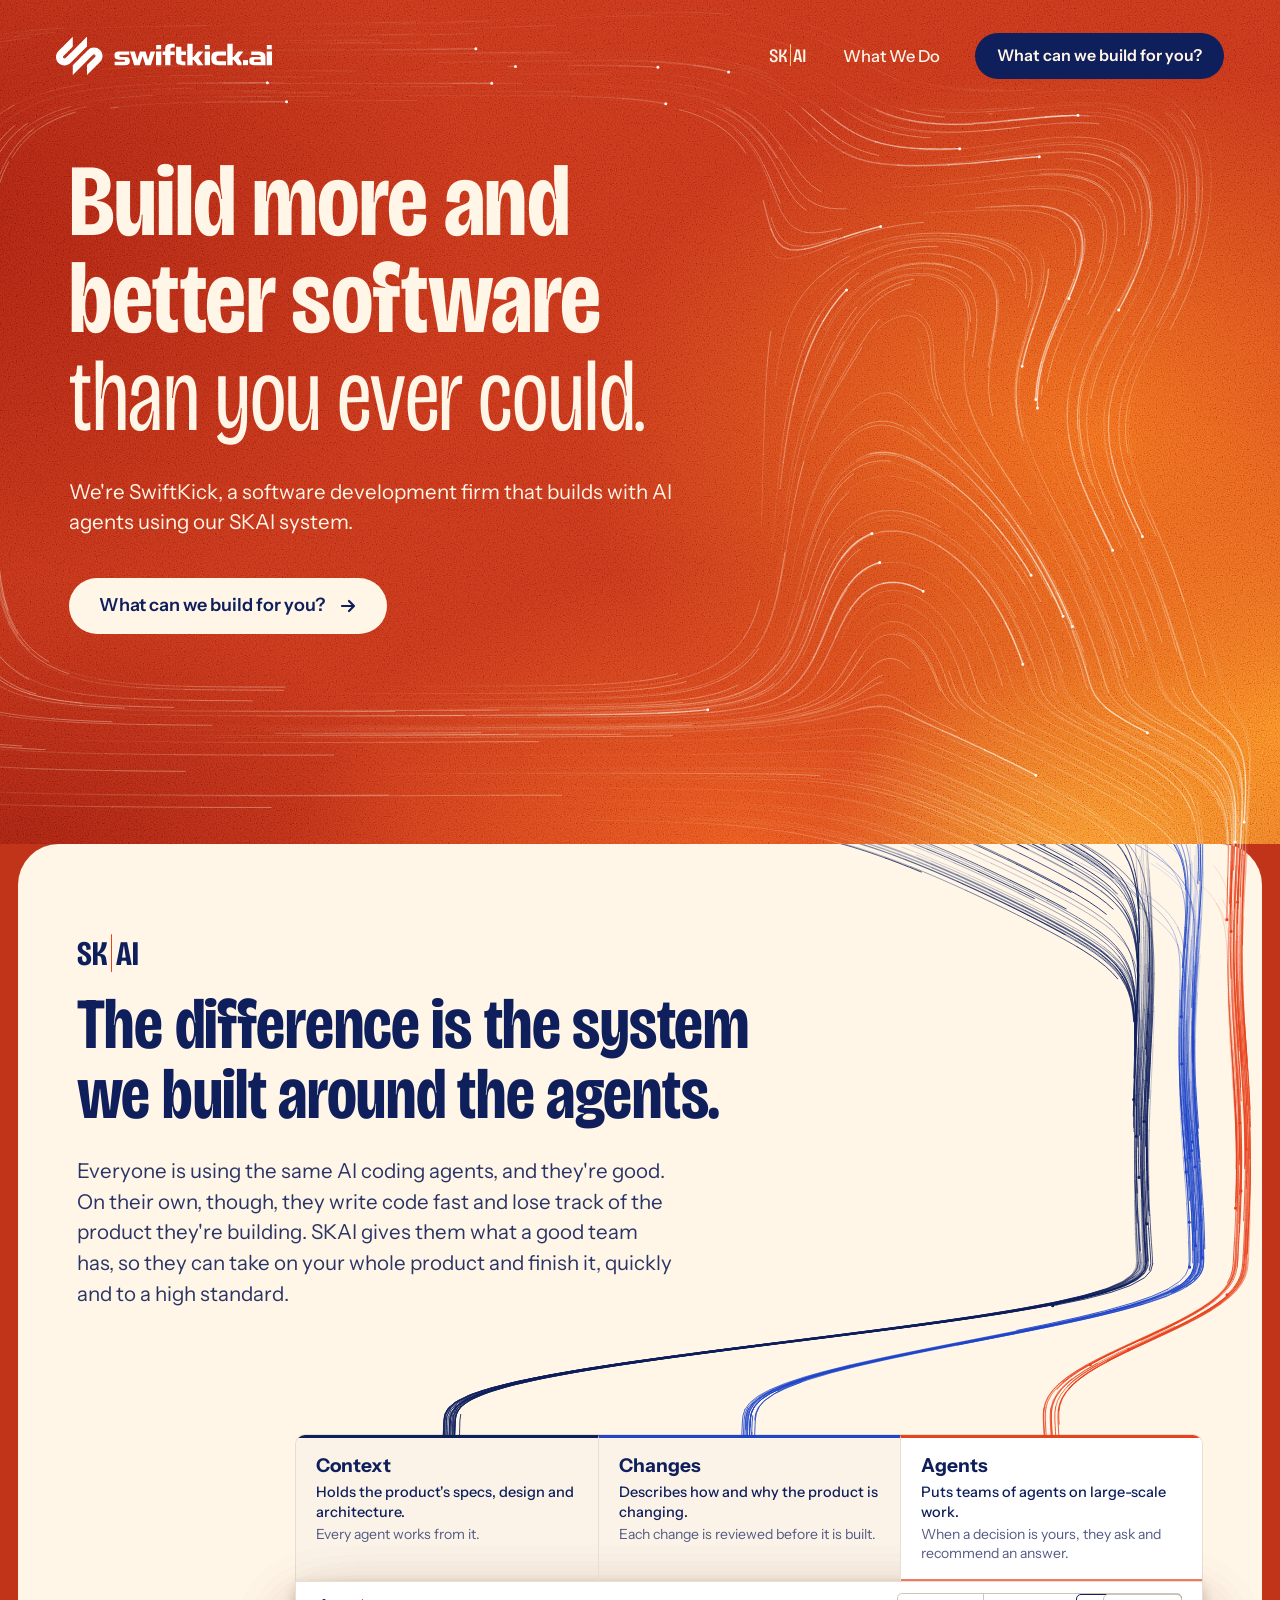
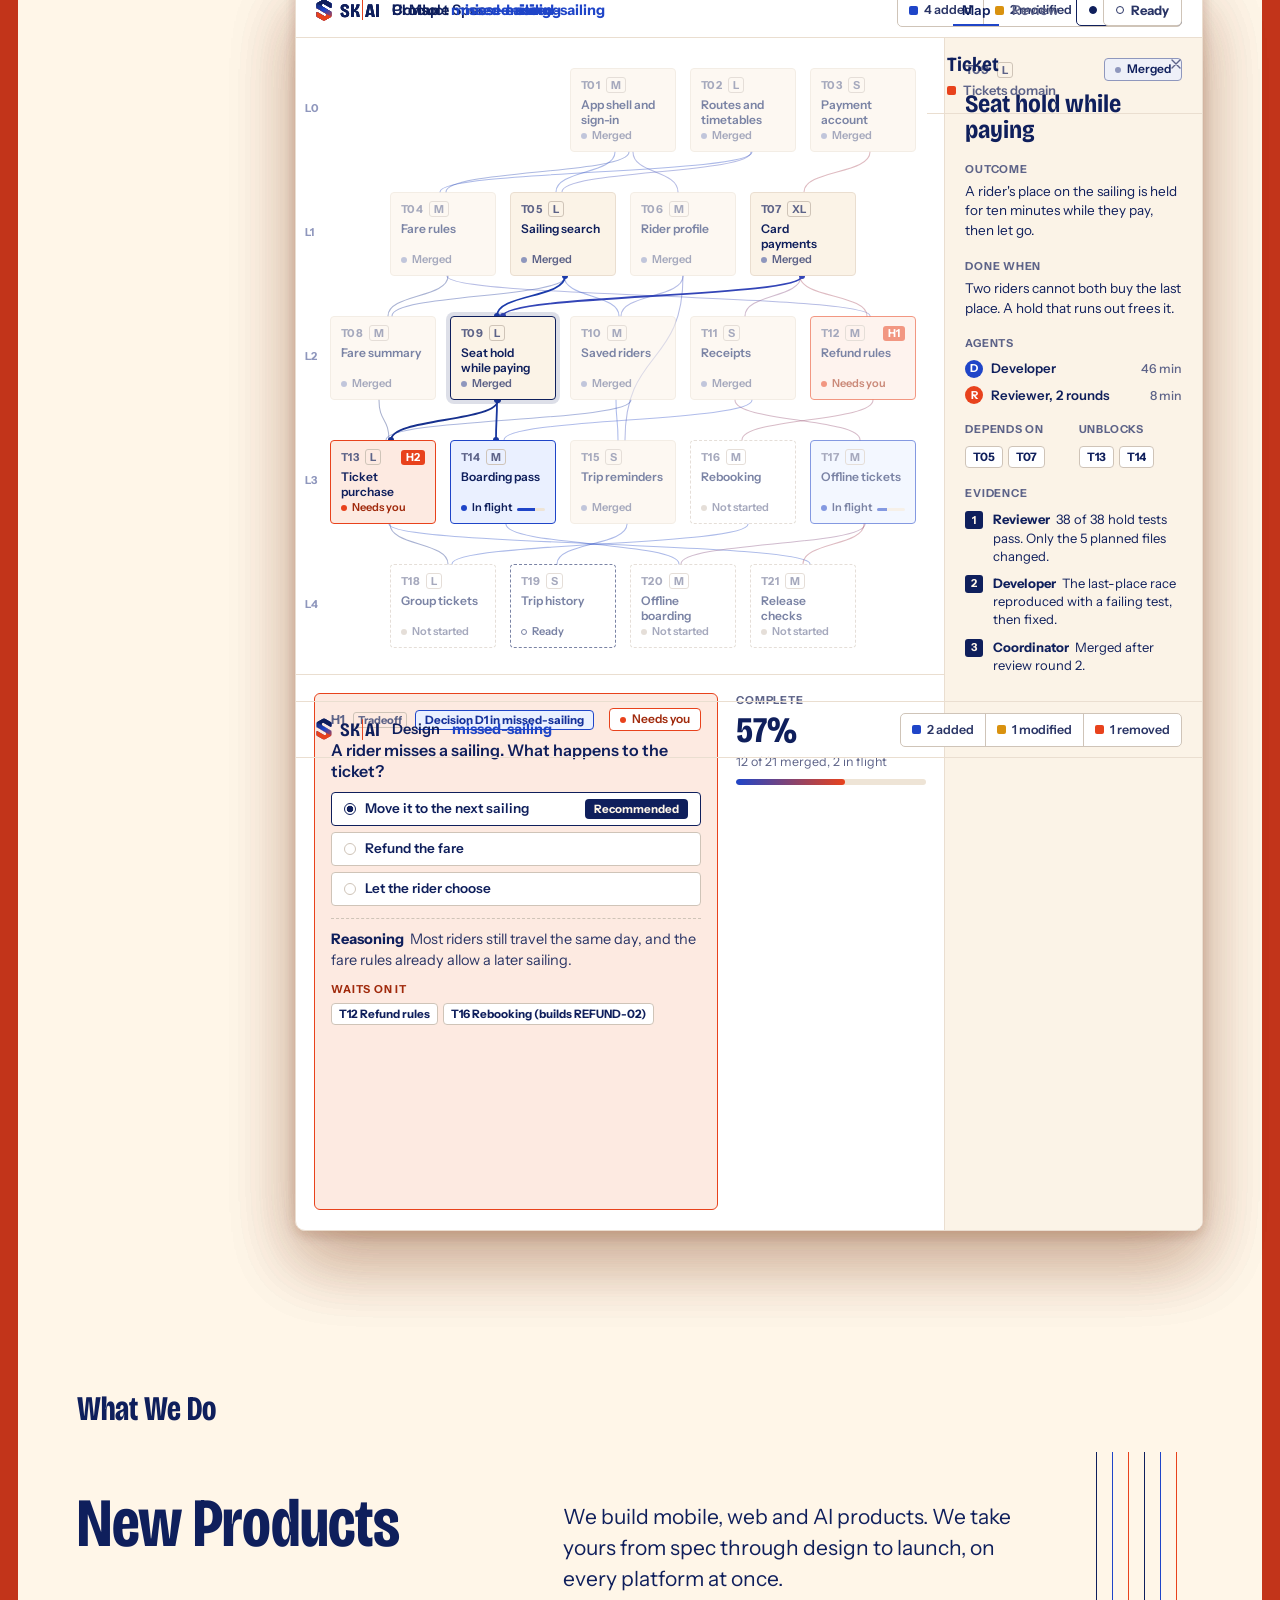
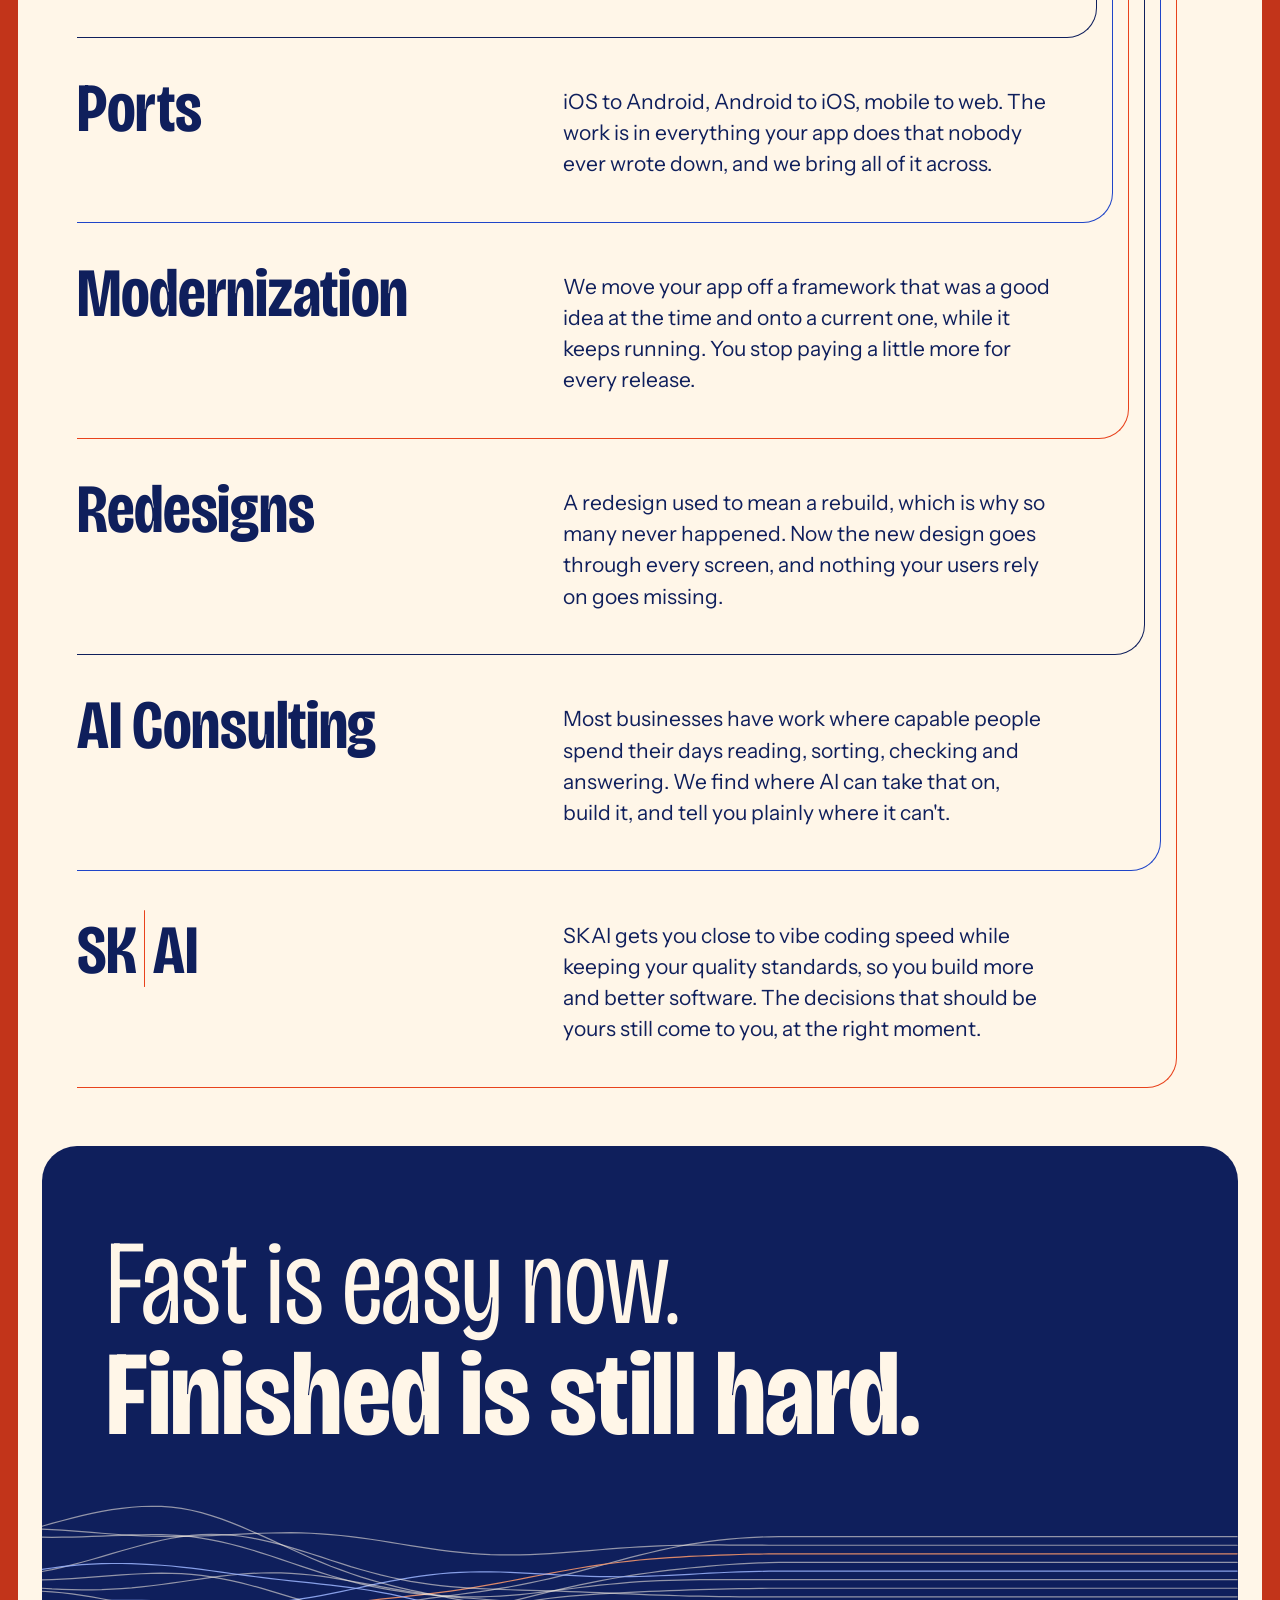
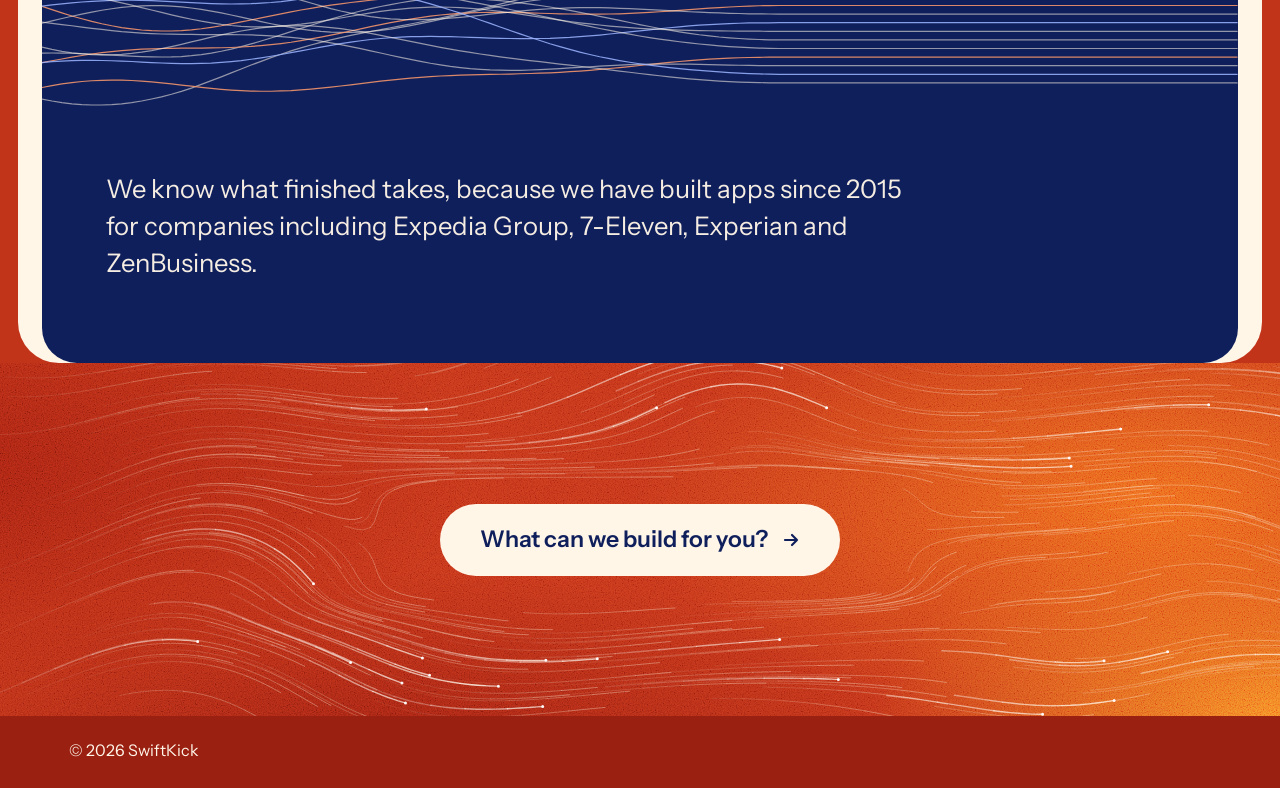
==== commit 446ce9b0: "Use an Ember-colored favicon on the home page The SwiftKick mark in the home page's own colors, as a" ====
--- a/index.html
+++ b/index.html
@@ -20,8 +20,9 @@
 <meta name="twitter:title" content="SwiftKick: AI-First Software Development Firm">
 <meta name="twitter:description" content="SwiftKick is an AI-first software development firm that builds mobile and web software with teams of AI agents using its own SKAI system, and has shipped apps since 2015.">
 <meta name="theme-color" content="#c2341a">
-<link rel="icon" href="/assets/images/favicon.png" type="image/png">
-<link rel="apple-touch-icon" href="/assets/images/webclip.png">
+<link rel="icon" href="/assets/images/favicon-ember.svg" type="image/svg+xml">
+<link rel="icon" href="/assets/images/favicon-ember.png" type="image/png" sizes="64x64">
+<link rel="apple-touch-icon" href="/assets/images/webclip-ember.png">
 <link rel="preconnect" href="https://fonts.googleapis.com">
 <link rel="preconnect" href="https://fonts.gstatic.com" crossorigin>
 <link href="https://fonts.googleapis.com/css2?family=Bricolage+Grotesque:opsz,wdth,wght@12..96,75..100,200..800&family=Instrument+Sans:wdth,wght@75..100,400..700&display=swap" rel="stylesheet">
